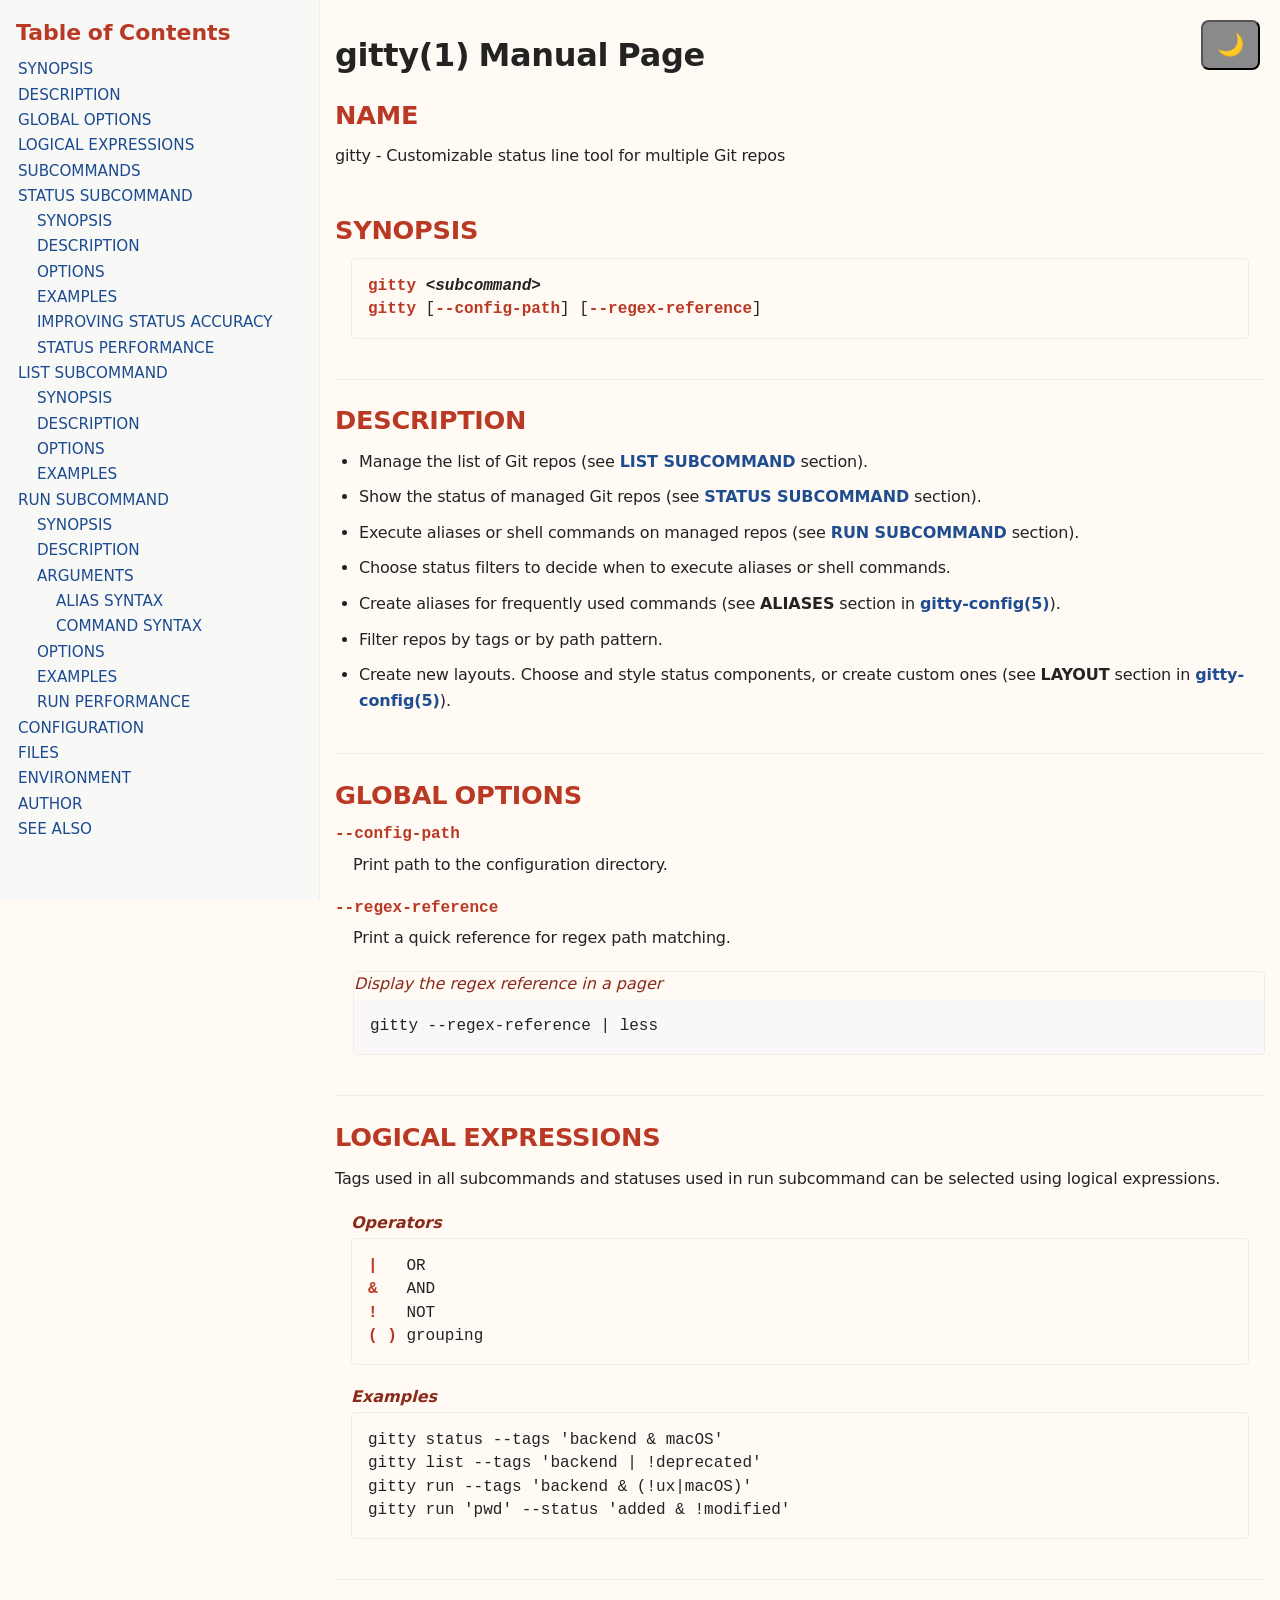
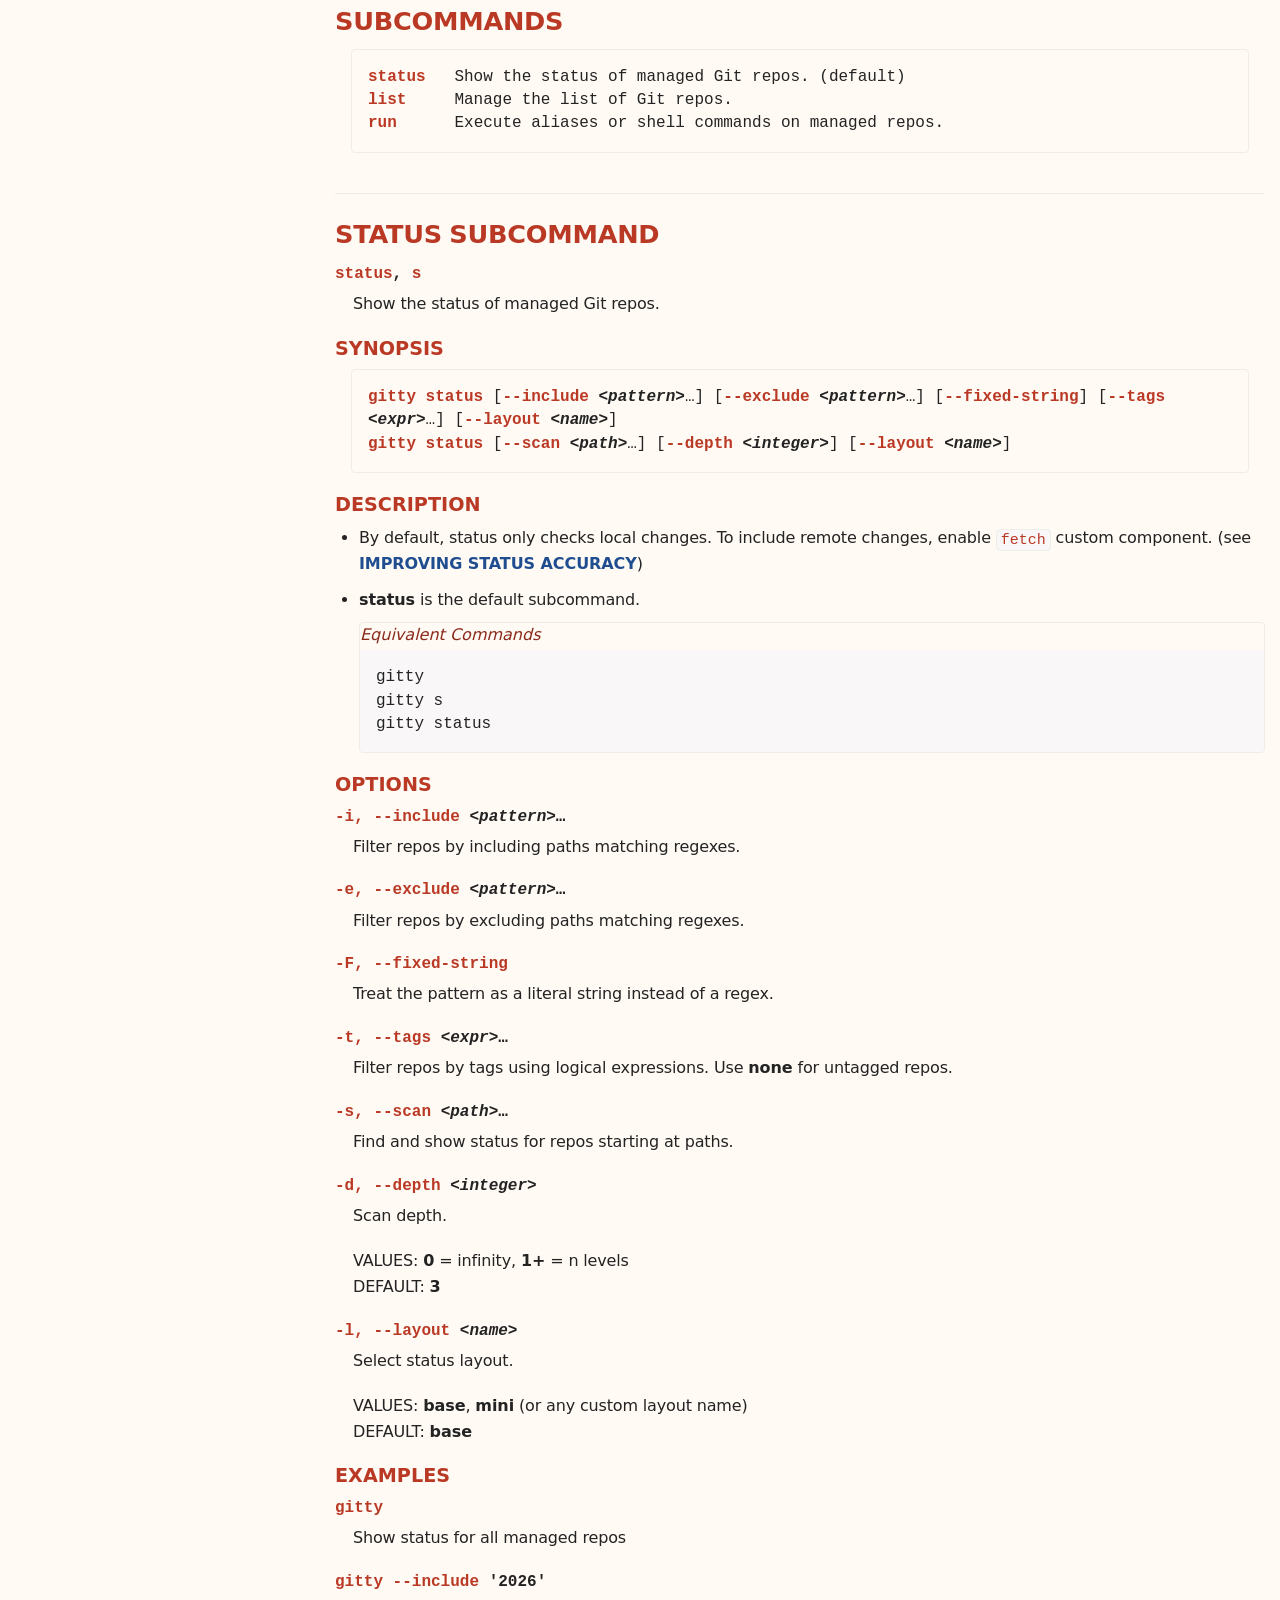
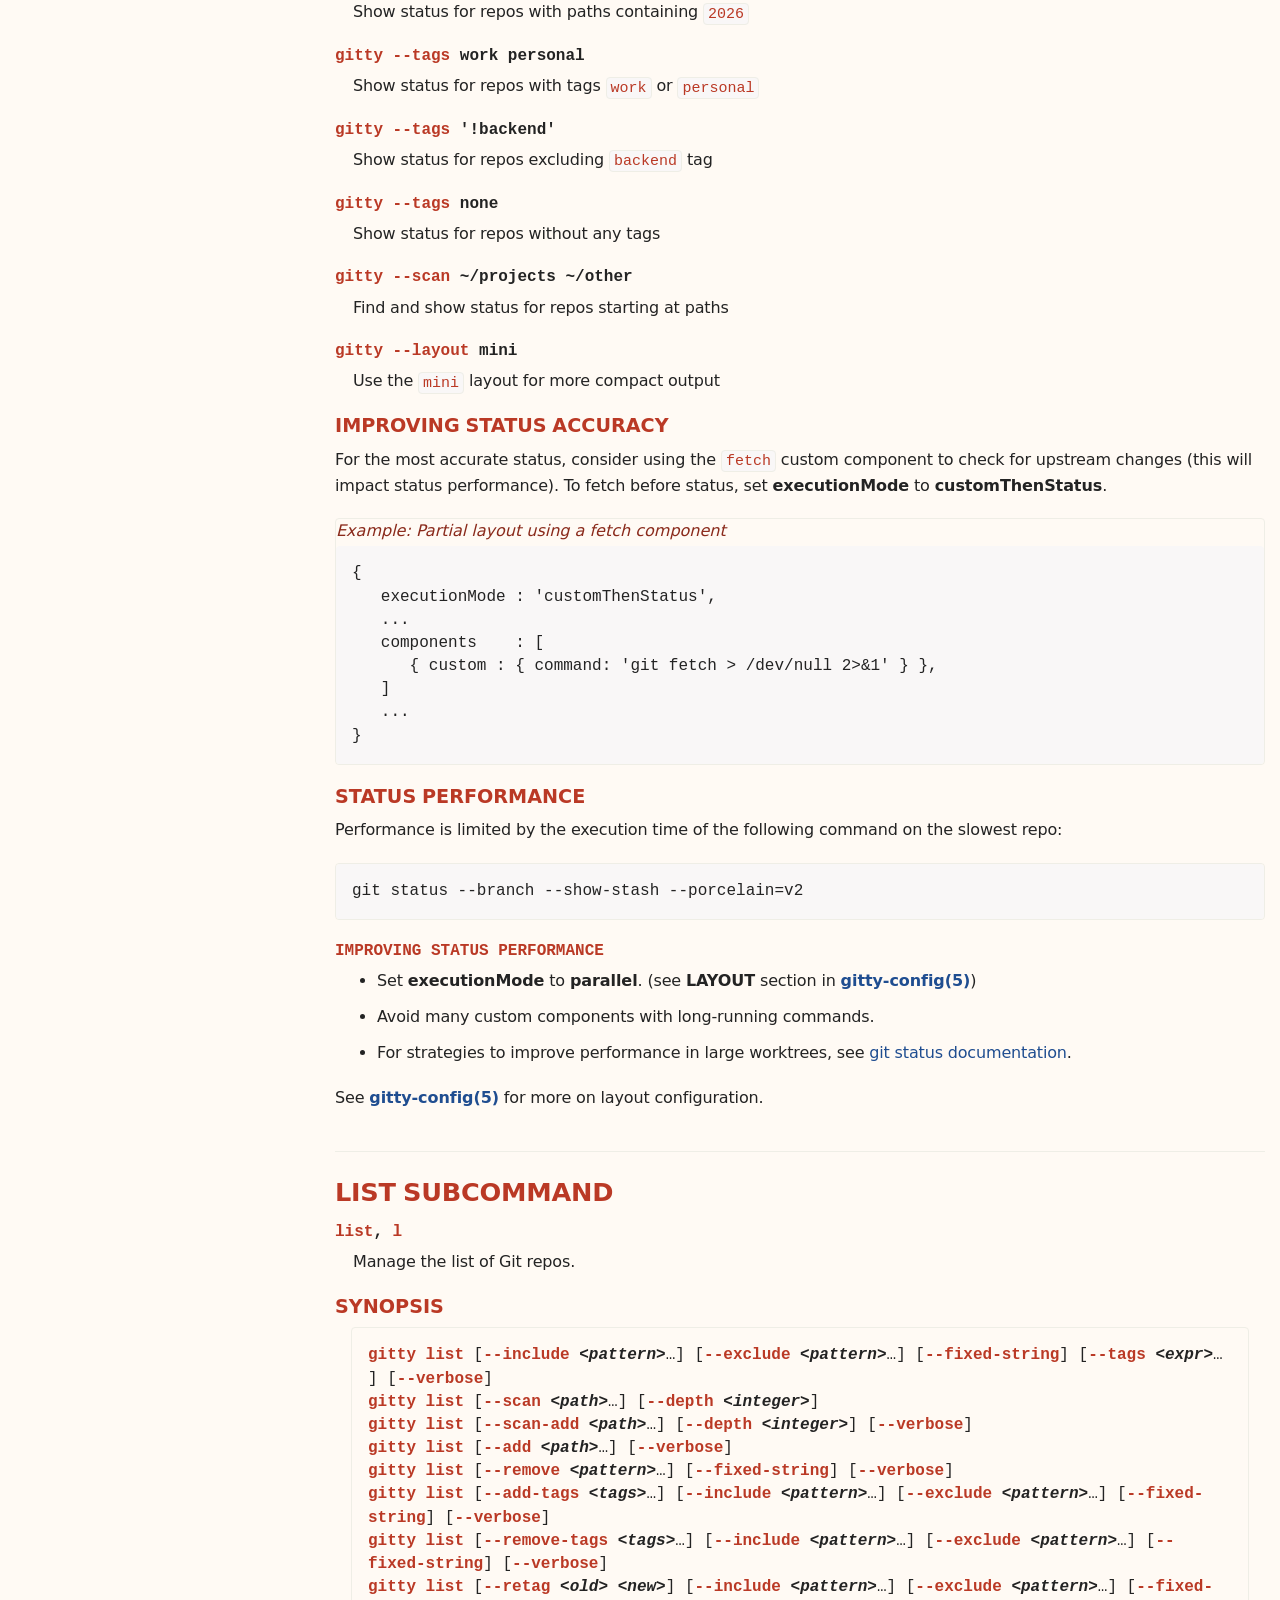
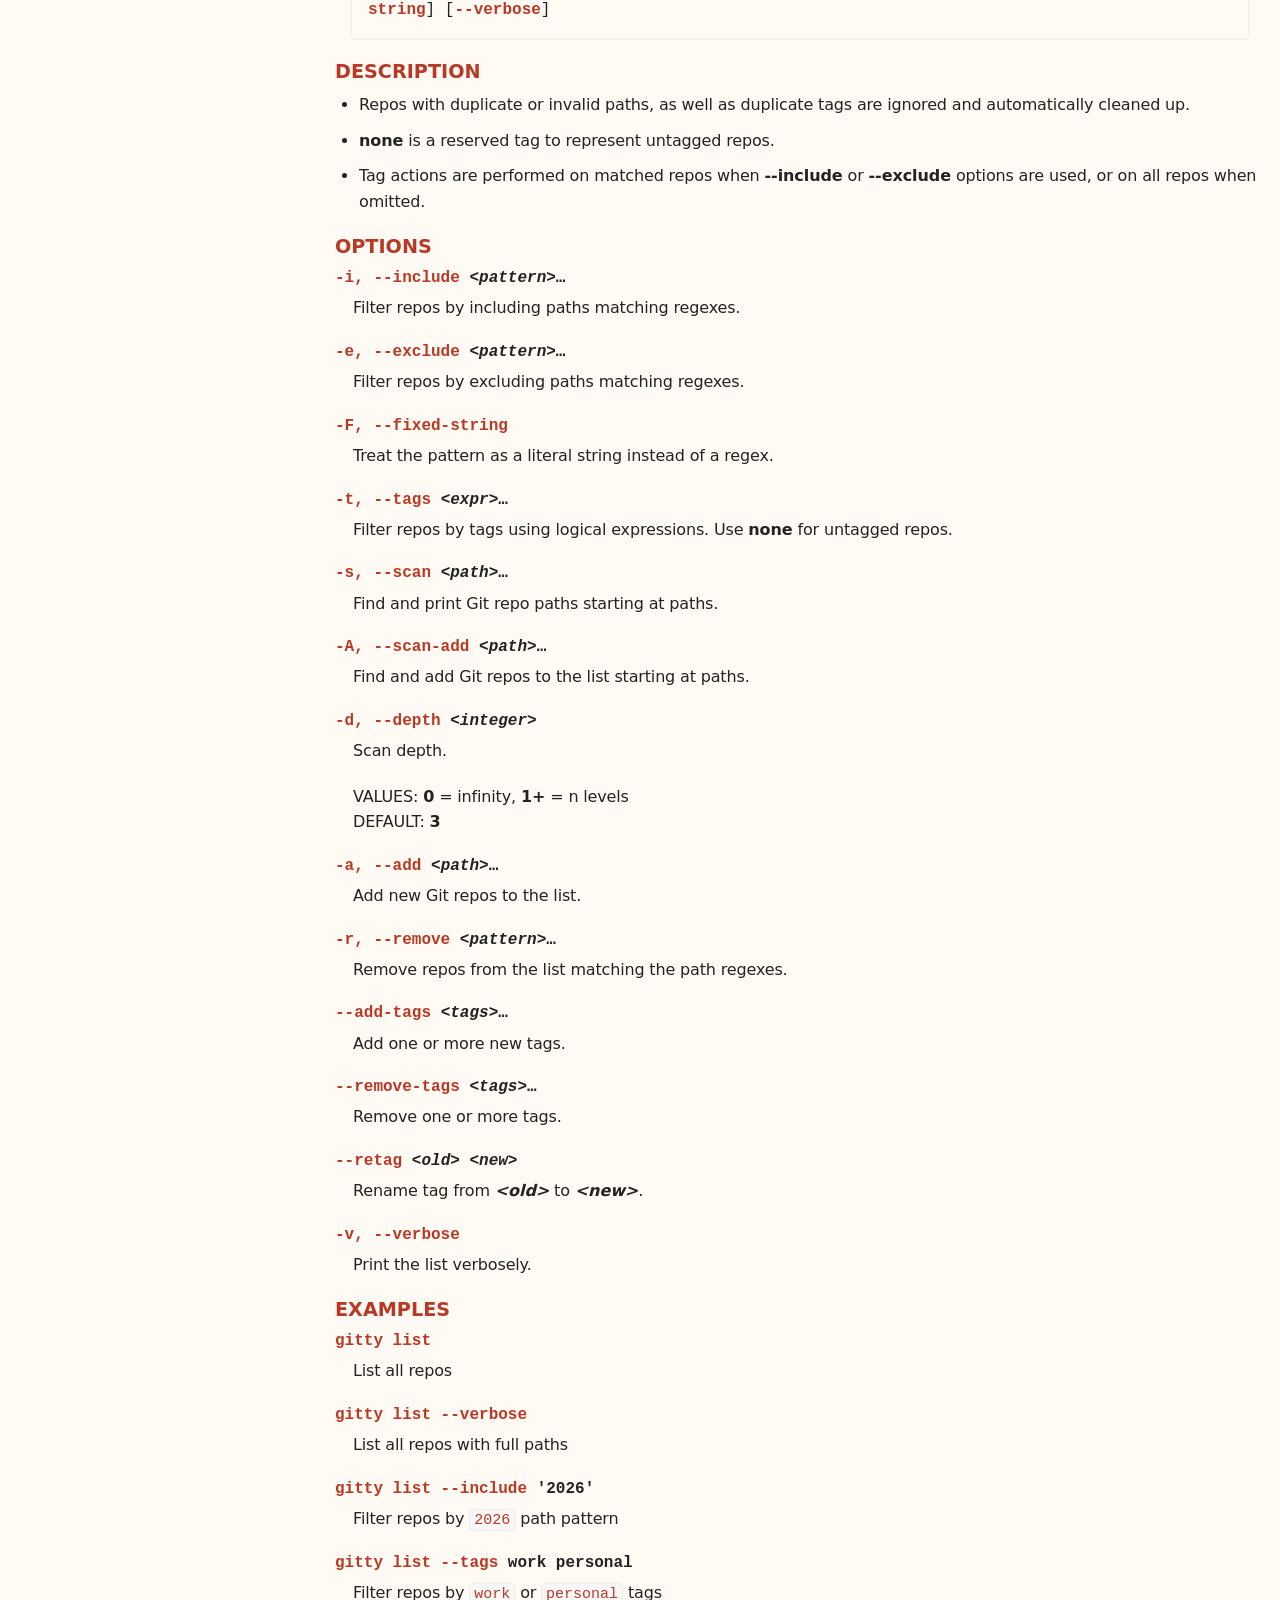
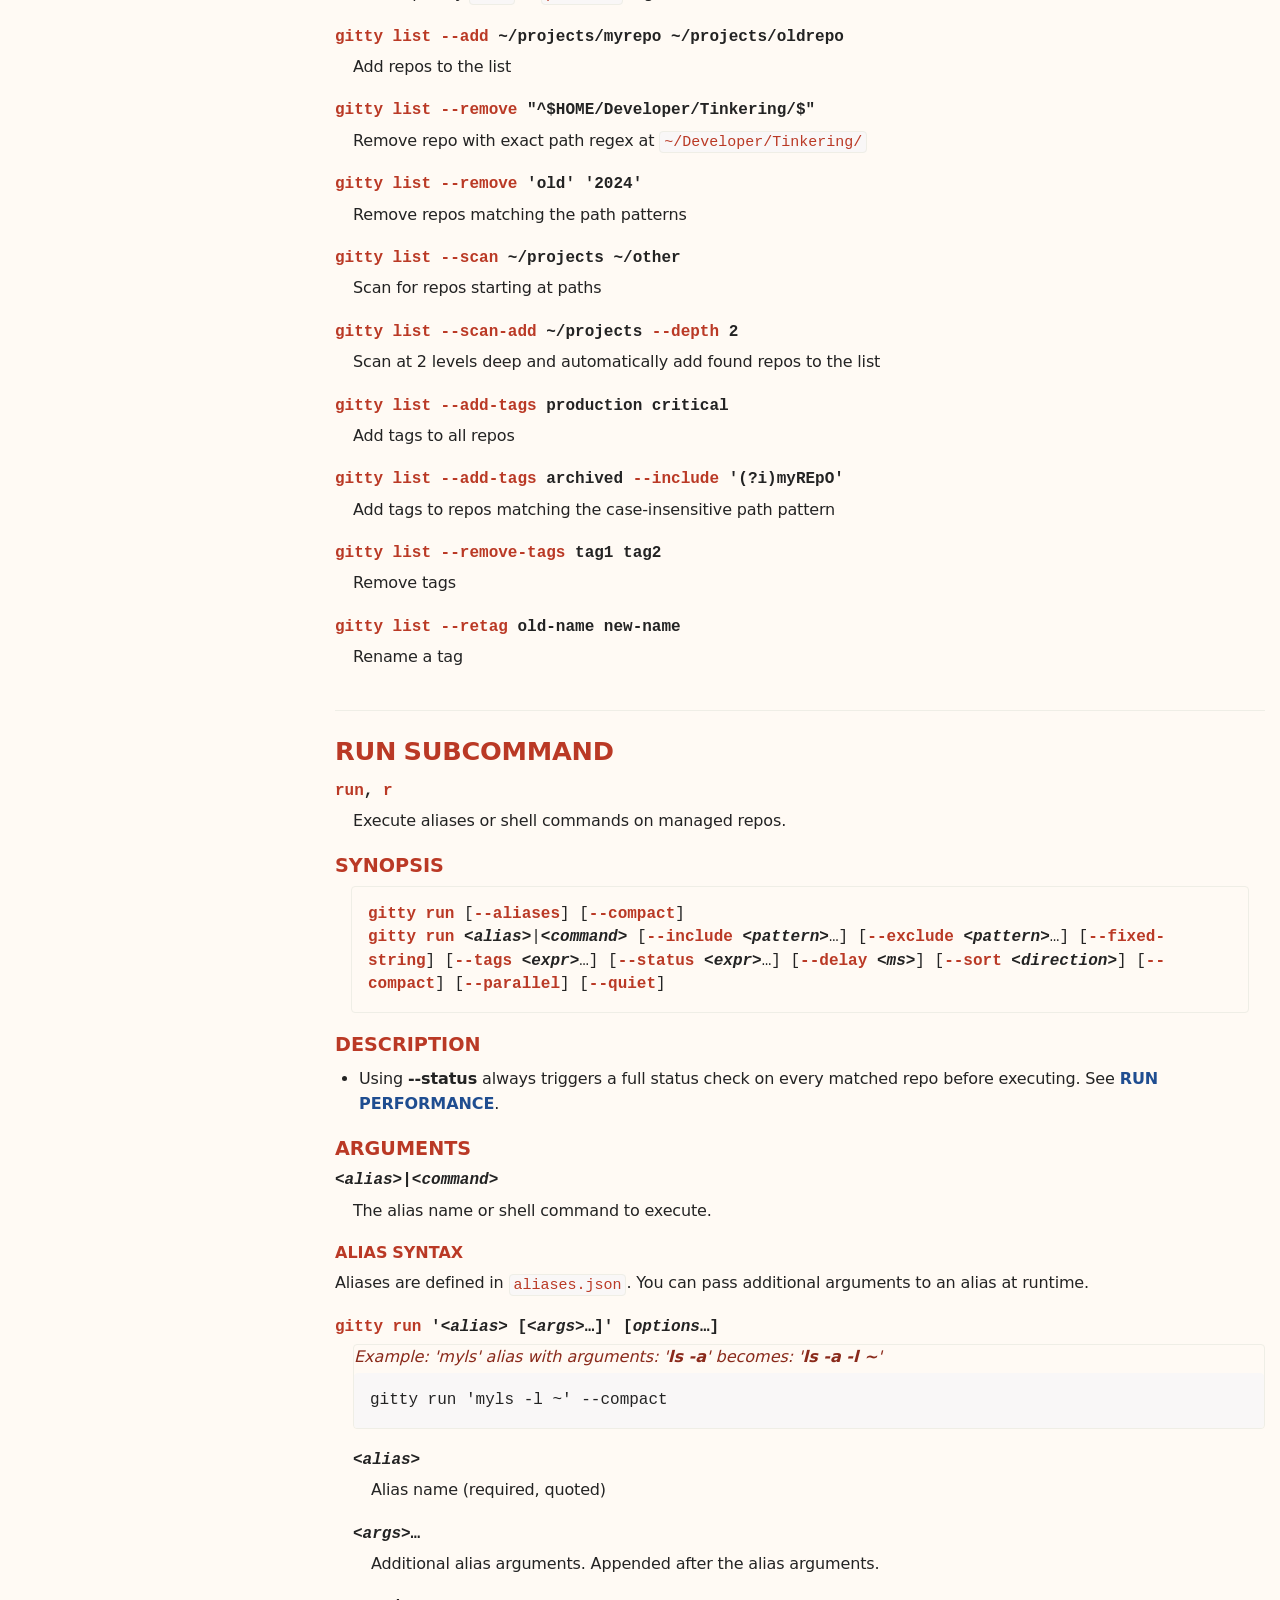
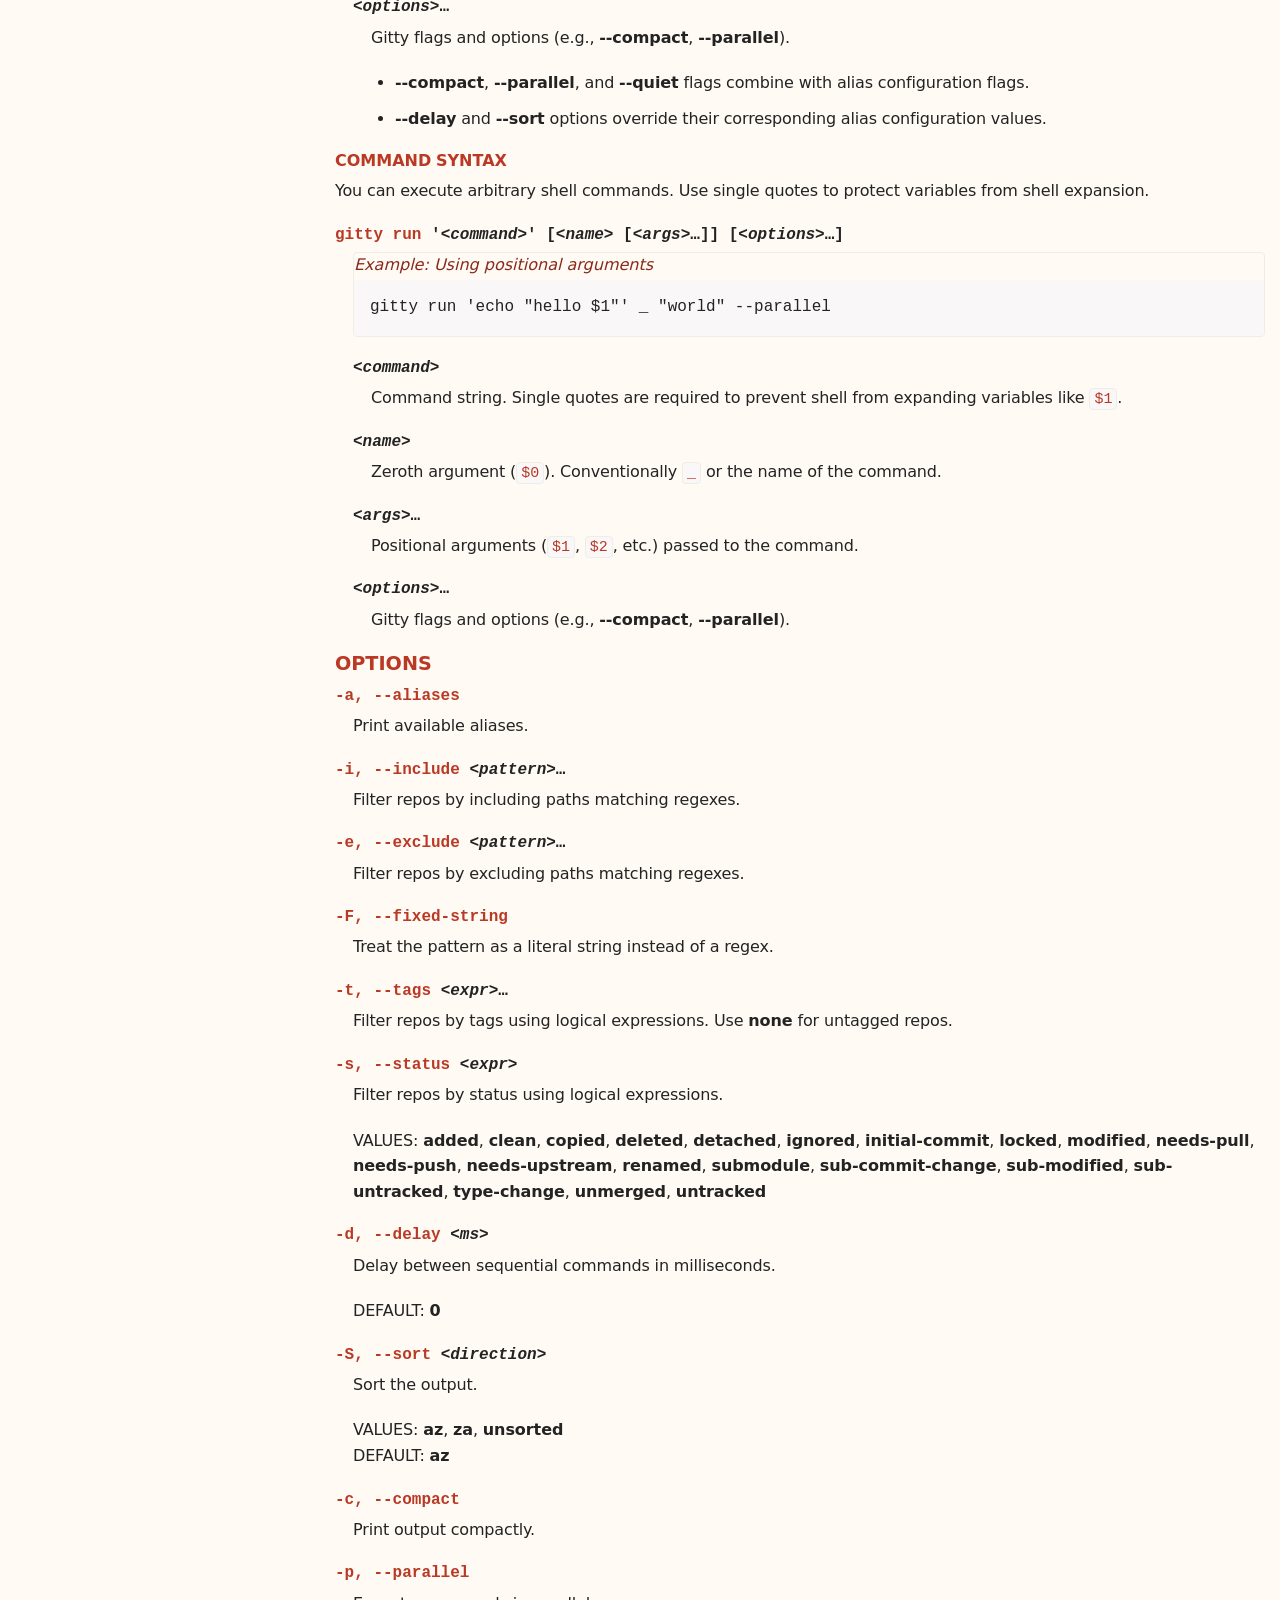
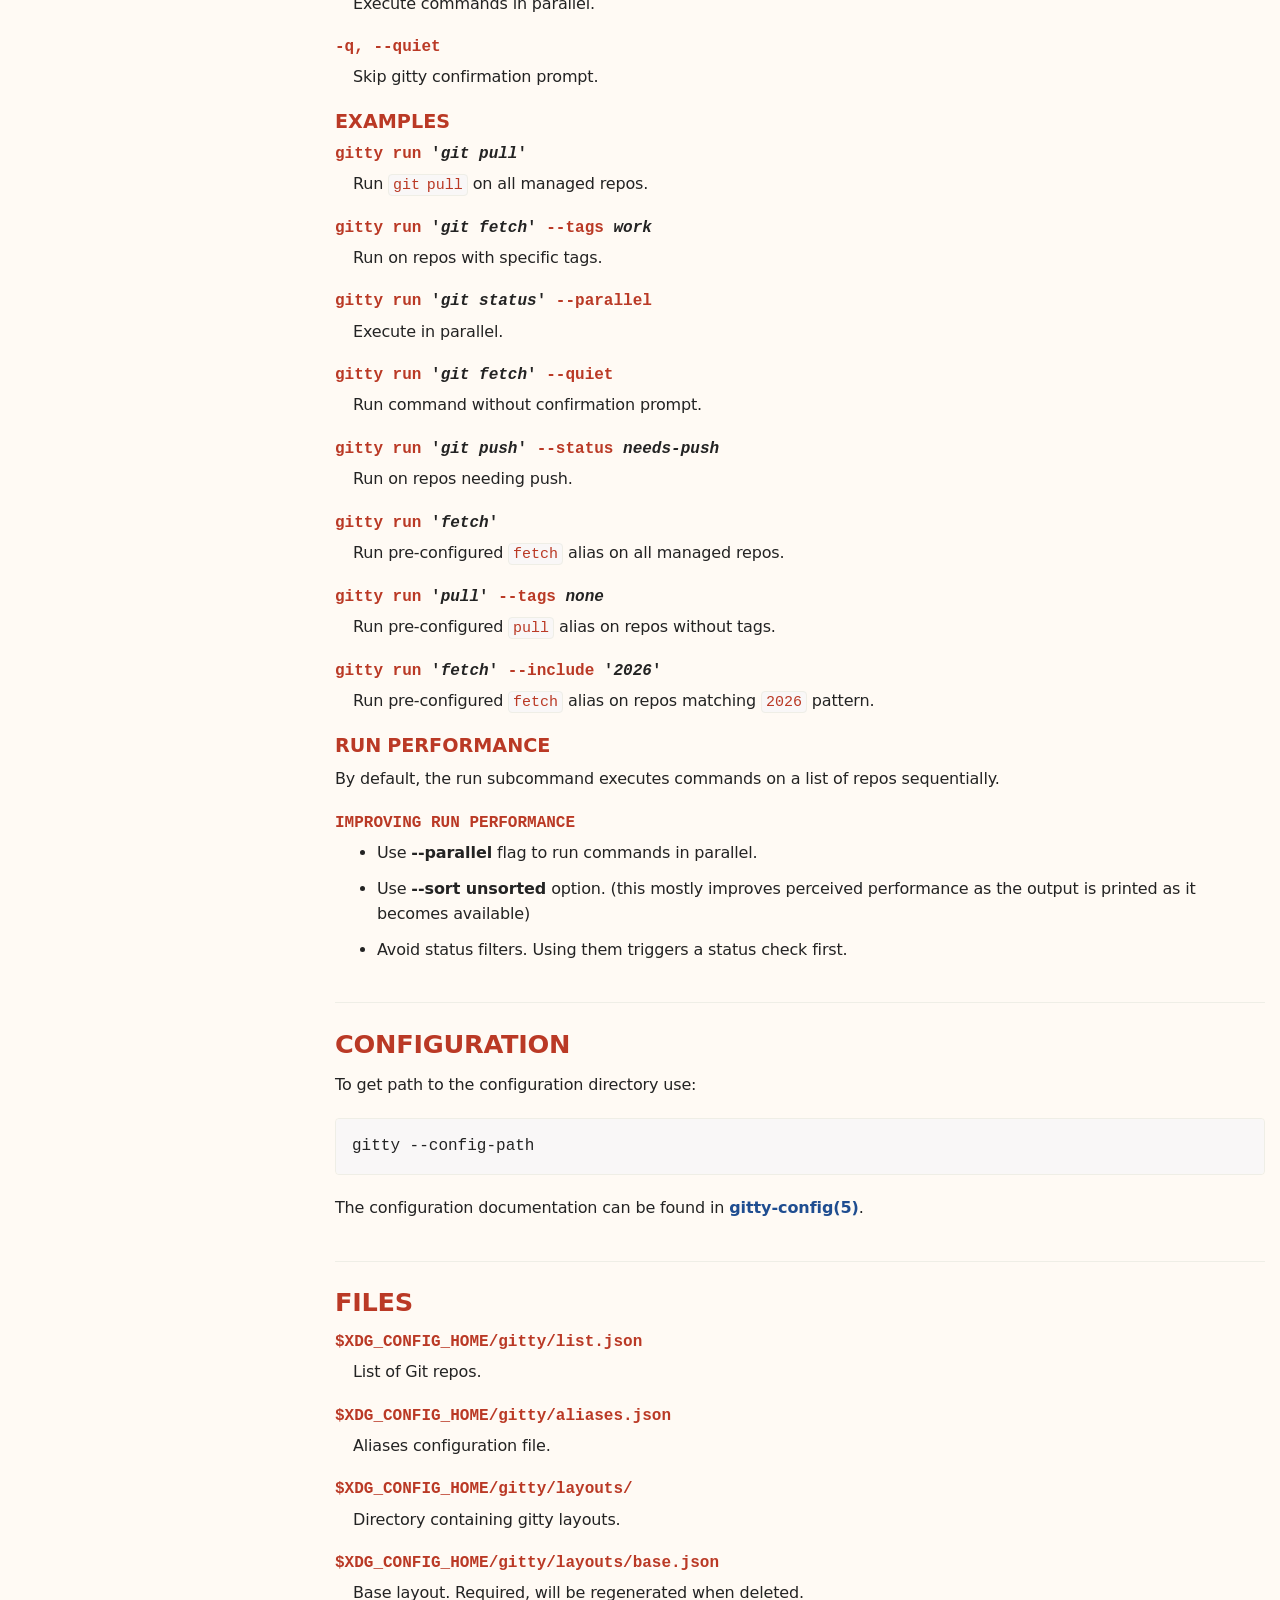
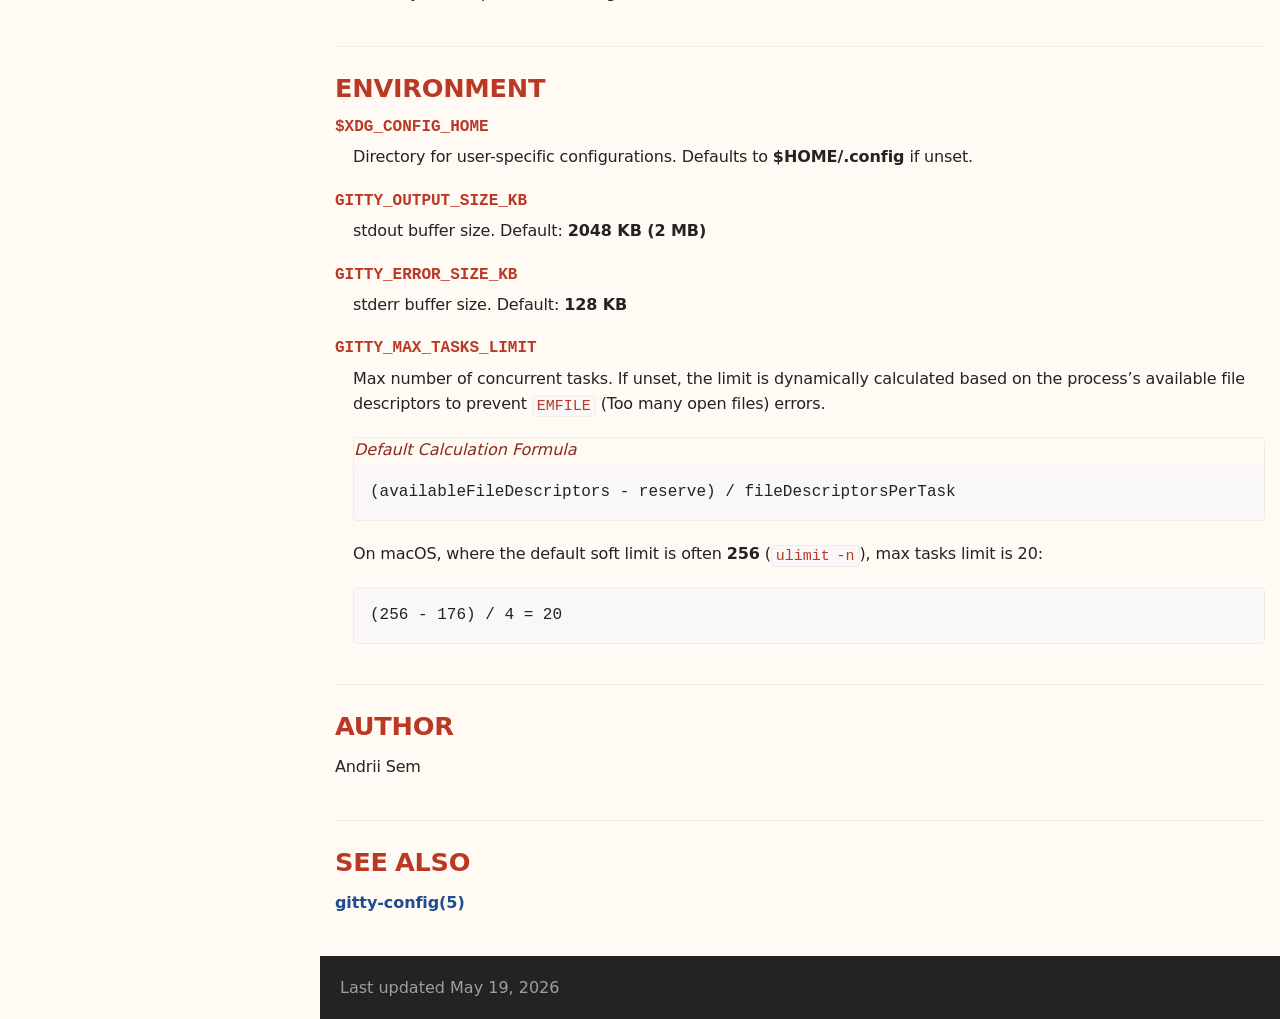
==== docs/index.html @ 5887e920 "initial commit" ====
<!DOCTYPE html>
<html lang="en">

<head>
    <meta charset="UTF-8">
    <meta http-equiv="refresh" content="0; url=web/gitty.html">
    <meta name="viewport" content="width=device-width, initial-scale=1.0">
    <title>gitty</title>
    <script src="./web/toggle.js"></script>
    <link rel="stylesheet" href="./web/gitty-style.css">
</head>

<body class="manpage">
    <div id="header">
        <h1>gitty Manuals</h1>
    </div>
    <div id="content">
        <h3>
            · <a href="./web/gitty.html"><strong>gitty(1)</strong></a>
            <br>
            · <a href="./web/gitty-config.html"><strong>gitty-config(5)</strong></a>
        </h3>
    </div>
</body>

</html>
---- docs/web/gitty-style.css ----
:root {
  --code-font: ui-monospace, Courier, monospace;
  --text-font: ui-sans-serif, system-ui, Helvetica, sans-serif;
}

:root {
  --bg-color: #fffaf4;
  --primary-color: #232323;
  --secondary-color: #9f9f9f;
  --accent-color: #ba3925;
  --border-color: #efeee6;
  --blocks-title-color: #8A2A1B;
  --blocks-bg: #f9f7f7;
  --footer-bg: #232323;
  --theme-toggle-bg: #8a8a8a;
  --link-color: #1f4d90;
  --link-hover: #4270b3;
  --toc-fg: #1d4b8f;
  --toc-hover: #3064b0;
  --toc-bg: #f8f8f7;
}

:root[data-theme="dark"] {
  --primary-color: #FFE7D1;
  --secondary-color: #a1a1aa;
  --bg-color: #2a2a2a;
  --accent-color: #E65557;
  --border-color: #3f3f46;
  --blocks-title-color: #EF9C9D;
  --blocks-bg: #323232;
  --footer-bg: #181818;
  --theme-toggle-bg: #494949;
  --link-color: #7AB2F6;
  --link-hover: #93c5fd;
  --toc-fg: #bad3f1;
  --toc-hover: #93c5fd;
  --toc-bg: #323232;
}
html{font-family:var(--text-font);-webkit-text-size-adjust:100%}
a{background:none}
a:focus{outline:thin dotted}
a:active,a:hover{outline:0}
h1{font-size:2em;margin:.67em 0}
strong{font-weight:bold}
code,pre{font-family:var(--code-font);font-size:1em}
pre{white-space:pre-wrap}
input{font-family:inherit;font-size:100%;margin:0}
input{line-height:normal}
input::-moz-focus-inner{border:0;padding:0}
*,::before,::after{box-sizing:border-box}
html,body{font-size:100%}
body{background:var(--bg-color);color:var(--primary-color);padding:0;margin:0;line-height:1;position:relative;cursor:auto;-moz-tab-size:4;-o-tab-size:4;tab-size:4;word-wrap:anywhere;-moz-osx-font-smoothing:grayscale;-webkit-font-smoothing:antialiased}
a:hover{cursor:pointer}
.listingblock>.title,.paragraph>.title,.verseblock>.title,.dlist>.title,.ulist>.title{line-height:1.45;color:var(--blocks-title-color);font-weight:400;margin-top:0;margin-bottom:.25em}
div,dl,dt,dd,ul,li,h1,h2,h3,#toctitle,h4,pre,p{margin:0;padding:0}
a{color:var(--link-color);text-decoration:none;line-height:inherit}
a:hover,a:focus{color:var(--link-hover)}
p{line-height:1.6;margin-bottom:1.25em;text-rendering:optimizeLegibility}
h1,h2,h3,#toctitle,h4{font-weight:700;font-style:normal;color:var(--accent-color);text-rendering:optimizeLegibility;margin-top:1em;margin-bottom:.5em;line-height:1.0125em}
h3,#toctitle{font-size:1.375em}
em{font-style:italic;line-height:inherit}
strong{font-weight:bold;line-height:inherit}
code{font-weight:400;color:var(--accent-color)}
ul,dl{line-height:1.6;margin-bottom:1.25em;list-style-position:outside;font-family:inherit}
ul{margin-left:1.5em}
ul li ul{margin-left:1.25em;margin-bottom:0}
dl dt{margin-bottom:.3125em;font-weight:bold}
dl dd{margin-bottom:1.25em}
@media screen and (min-width:768px){h1,h2,h3,#toctitle,h4{line-height:1.2}
h1{font-size:2.00em}
h2{font-size:1.6em}
h3,#toctitle{font-size:1.2em}
h4{font-size:1em}}
h1,h2,h3,#toctitle,h4{line-height:1.2;word-spacing:-.05em}
h1 strong,h2 strong,h3 strong,#toctitle strong,h4 strong{font-weight:400}
:not(pre):not([class^=L])>code{font-size:.9375em;font-style:normal!important;letter-spacing:0;padding:.1em .5ex;word-spacing:-.15em;background:var(--blocks-bg);border-radius:4px;line-height:1.45;text-rendering:optimizeSpeed}
pre{color:var(--primary-color);line-height:1.45;text-rendering:optimizeSpeed}
pre code,pre pre{color:inherit;font-size:inherit;line-height:inherit}
em em{font-style:normal}
strong strong{font-weight:400}
p a>code:hover{color:var(--primary-color)}
#header,#content,#footer{width:100%;margin:0 auto;max-width:62.5em;position:relative;padding-left:.9375em;padding-right:.9375em}
#header::before,#header::after,#content::before,#content::after,#footer::before,#footer::after{content:" ";display:table}
#header::after,#content::after,#footer::after{clear:both}
#content{margin-top:1.25em}
#content::before{content:none}
#header>h1:first-child{color:var(--primary-color);margin-top:2.25rem;margin-bottom:0}
#header>h1:first-child+#toc{margin-top:8px;border-top:1px solid var(--border-color)}
#header>h1:only-child{border-bottom:1px solid var(--border-color);padding-bottom:8px}
#header .details{border-bottom:1px solid var(--border-color);line-height:1.45;padding-top:.25em;padding-bottom:.25em;padding-left:.25em;color:var(--secondary-color);display:flex;flex-flow:row wrap}
#header .details br{display:none}
#content>h1:first-child:not([class]){color:var(--accent-color);border-bottom:1px solid var(--border-color);padding-bottom:8px;margin-top:0;padding-top:1rem;margin-bottom:1.25rem}
#toc{border-bottom:1px solid var(--border-color);padding-bottom:.5em}
#toc>ul{margin-left:.125em}
#toc ul{list-style-type:none}
#toc li{line-height:1.3334;margin-top:.3334em}
#toc a{text-decoration:none}
#toc a:active{text-decoration:underline}
@media screen and (min-width:768px){#toctitle{font-size:1.375em}
body.toc2{padding-left:15em;padding-right:0}
body.toc2 #header>h1:nth-last-child(2){border-bottom:1px solid var(--border-color);padding-bottom:8px}
#toc.toc2{margin-top:0!important;background:var(--toc-bg);position:fixed;width:15em;left:0;top:0;border-right:1px solid var(--border-color);border-top-width:0!important;border-bottom-width:0!important;z-index:1000;padding:1.25em 1em;height:100%;overflow:auto}
#toc.toc2 #toctitle{margin-top:0;margin-bottom:.8rem;font-size:1.2em}
#toc.toc2>ul{font-size:.9em;margin-bottom:0}
#toc.toc2 ul ul{margin-left:0;padding-left:1em}}
@media screen and (min-width:1280px){body.toc2{padding-left:20em;padding-right:0}
#toc.toc2{width:20em}
#toc.toc2 #toctitle{font-size:1.375em}
#toc.toc2>ul{font-size:.95em}
#toc.toc2 ul ul{padding-left:1.25em}}
#content #toc{border:1px solid var(--border-color);margin-bottom:1.25em;padding:1.25em;background:var(--toc-bg);border-radius:4px}
#content #toc>:first-child{margin-top:0}
#content #toc>:last-child{margin-bottom:0}
#toc a{color:var(--toc-fg)}
#toc a:hover{color:var(--toc-hover)}
#footer{max-width:none;background:var(--footer-bg);padding:1.25em}
#footer-text{color:var(--secondary-color);line-height:1.44}
#content{margin-bottom:.625em}
.sect1{padding-bottom:.625em}
@media screen and (min-width:768px){#content{margin-bottom:1.25em}
.sect1{padding-bottom:1.25em}}
.sect1:last-child{padding-bottom:0}
.sect1+.sect1{border-top:1px solid var(--border-color)}
#content h1>a.anchor,h2>a.anchor,h3>a.anchor,#toctitle>a.anchor,h4>a.anchor{position:absolute;z-index:1001;width:1.5ex;margin-left:-1.5ex;display:block;text-decoration:none!important;visibility:hidden;text-align:center;font-weight:400}
#content h1>a.anchor::before,h2>a.anchor::before,h3>a.anchor::before,#toctitle>a.anchor::before,h4>a.anchor::before{content:"\00A7";font-size:.85em;display:block;padding-top:.1em}
#content h1:hover>a.anchor,#content h1>a.anchor:hover,h2:hover>a.anchor,h2>a.anchor:hover,h3:hover>a.anchor,#toctitle:hover>a.anchor,h3>a.anchor:hover,#toctitle>a.anchor:hover,h4:hover>a.anchor,h4>a.anchor:hover{visibility:visible}
#content h1>a.link,h2>a.link,h3>a.link,#toctitle>a.link,h4>a.link{color:var(--accent-color);text-decoration:none}
#content h1>a.link:hover,h2>a.link:hover,h3>a.link:hover,#toctitle>a.link:hover,h4>a.link:hover{color:var(--link-hover)}
details,.listingblock{margin-bottom:1.25em}
details{margin-left:1.25rem}
.listingblock>.title,.paragraph>.title,.verseblock>.title,.dlist>.title,.ulist>.title{text-rendering:optimizeLegibility;text-align:left;font-size:1rem;font-style:italic}
.listingblock>.content>pre{border-radius:4px;overflow-x:auto;padding:1em;font-size:.8125em}
@media screen and (min-width:768px){.listingblock>.content>pre{font-size:.90625em}}
@media screen and (min-width:1280px){.listingblock>.content>pre{font-size:1em}}
.listingblock>.content>pre:not(.highlight),.listingblock>.content>pre[class=highlight]{background:var(--blocks-bg)}
.listingblock>.content{position:relative}
.listingblock pre>code{display:block}
.listingblock code[data-lang]::before{display:none;content:attr(data-lang);position:absolute;font-size:.75em;top:.425rem;right:.5rem;line-height:1;text-transform:uppercase;color:inherit;opacity:.5}
.listingblock:hover code[data-lang]::before{display:block}
.verseblock{margin:0 1em 1.25em}
.verseblock pre{color:var(--primary-color);font-weight:400;text-rendering:optimizeLegibility}
dl dd{margin-left:1.125em}
dl dd:last-child,dl dd:last-child>:last-child{margin-bottom:0}
li p,ul dd,.ulist .ulist{margin-bottom:.625em}
ul.none{list-style-type:none}
li>p:empty:only-child::before{content:"";display:inline-block}
dt{text-rendering:optimizeLegibility}
h1,h2,p{letter-spacing:-.01em}
p strong{letter-spacing:-.005em}
p{margin-bottom:1.25rem}
@page{margin:1.25cm .75cm}
@media print{*{box-shadow:none!important;text-shadow:none!important}
html{font-size:80%}
a{color:inherit!important;text-decoration:underline!important}
pre{page-break-inside:avoid}
p,dt{font-size:1em;orphans:3;widows:3}
h2,h3,#toctitle{page-break-after:avoid}
#header,#content,#footer{max-width:none}
#toc{background:none!important}
#toc{border-bottom:1px var(--border-color)!important;padding-bottom:0!important}
.listingblock code[data-lang]::before{display:block}
#footer{padding:0 .9375em}}
@media amzn-kf8,print{#header>h1:first-child{margin-top:1.25rem}
.sect1{padding:0!important}
.sect1+.sect1{border:0}
#footer{background:none}
#footer-text{color:var(--secondary-color);font-size:.9em}}
@media amzn-kf8{#header,#content,#footer{padding:0}}
/* options font */
dt,div.verseblock pre.content{
   line-height:1.45;
   text-rendering:optimizeSpeed;
   font-family:var(--code-font);
}
/* bold code */
dt strong,dd div.dlist dl dt.hdlist1 strong,div.verseblock pre.content strong{
   color:var(--accent-color);
}
/* italics code */
dt>em,div.verseblock pre.content>em{
   font-weight:700;
}
/* borders */
.listingblock, div.verseblock pre.content, :not(pre):not([class^=L])>code {
   border: solid 1px var(--border-color);
   border-radius: 4px;
}
/* synopsis border */
div.verseblock pre.content {
   padding: 1em;
}
.theme-toggle {
  position: absolute;
  top: 20px;
  right: 20px;
  padding: 10px 14px;
  background: var(--theme-toggle-bg);
  /* border: 1px solid var(--theme-toggle-bg); */
  border-radius: 8px;
  cursor: pointer;
  font-size: 22px;
  z-index: 99999;
}
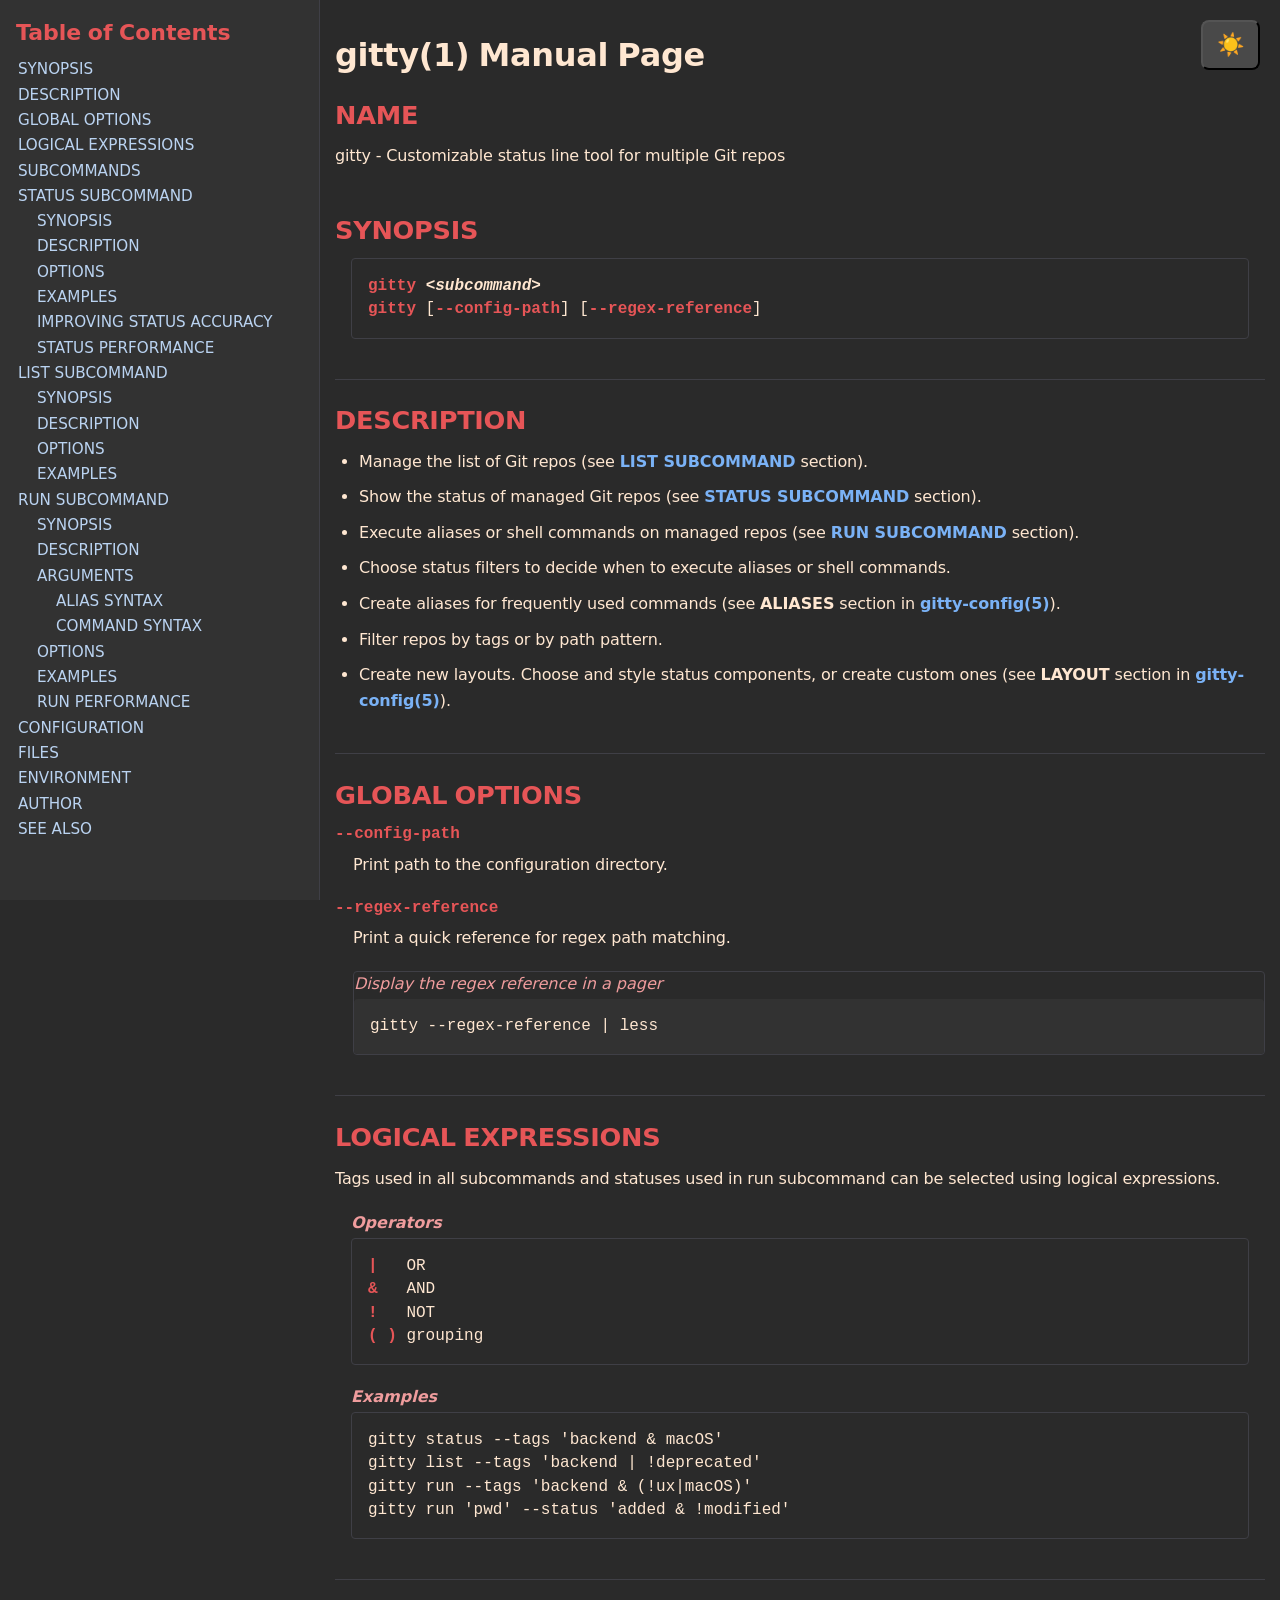
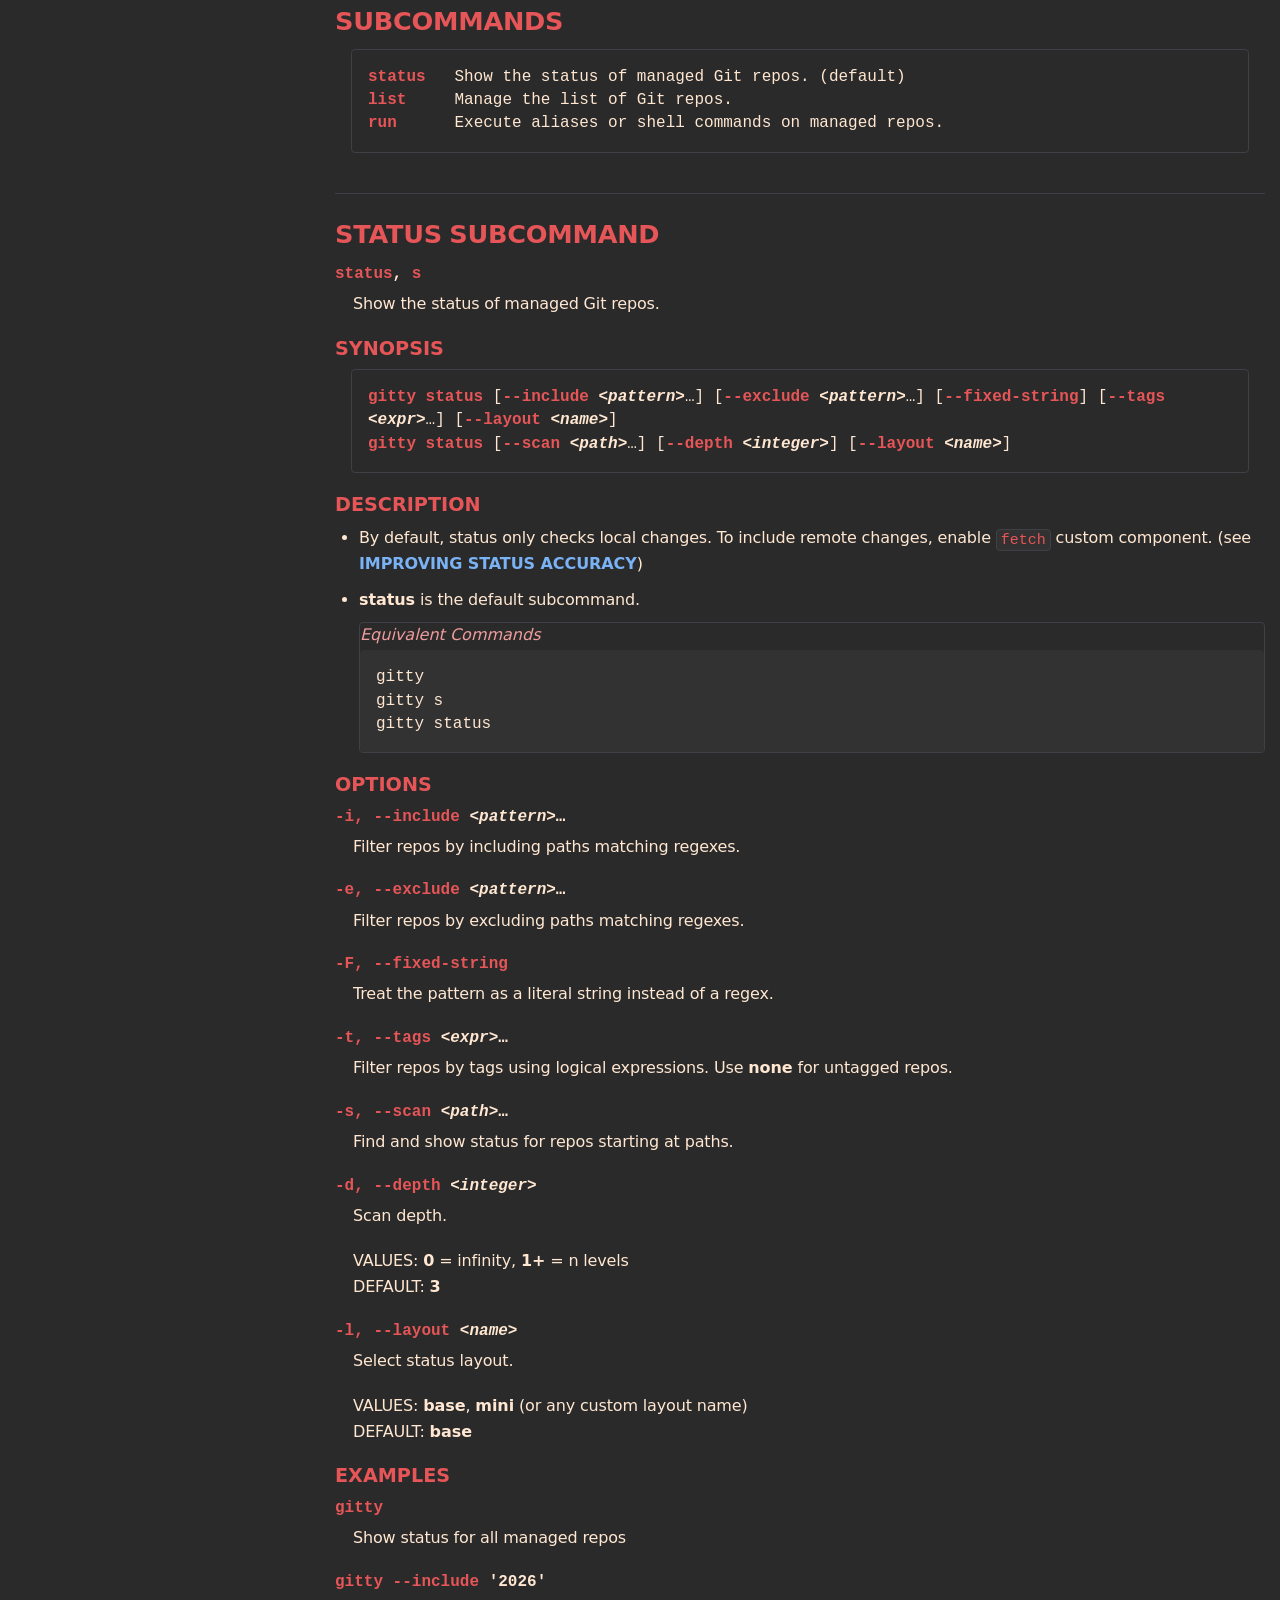
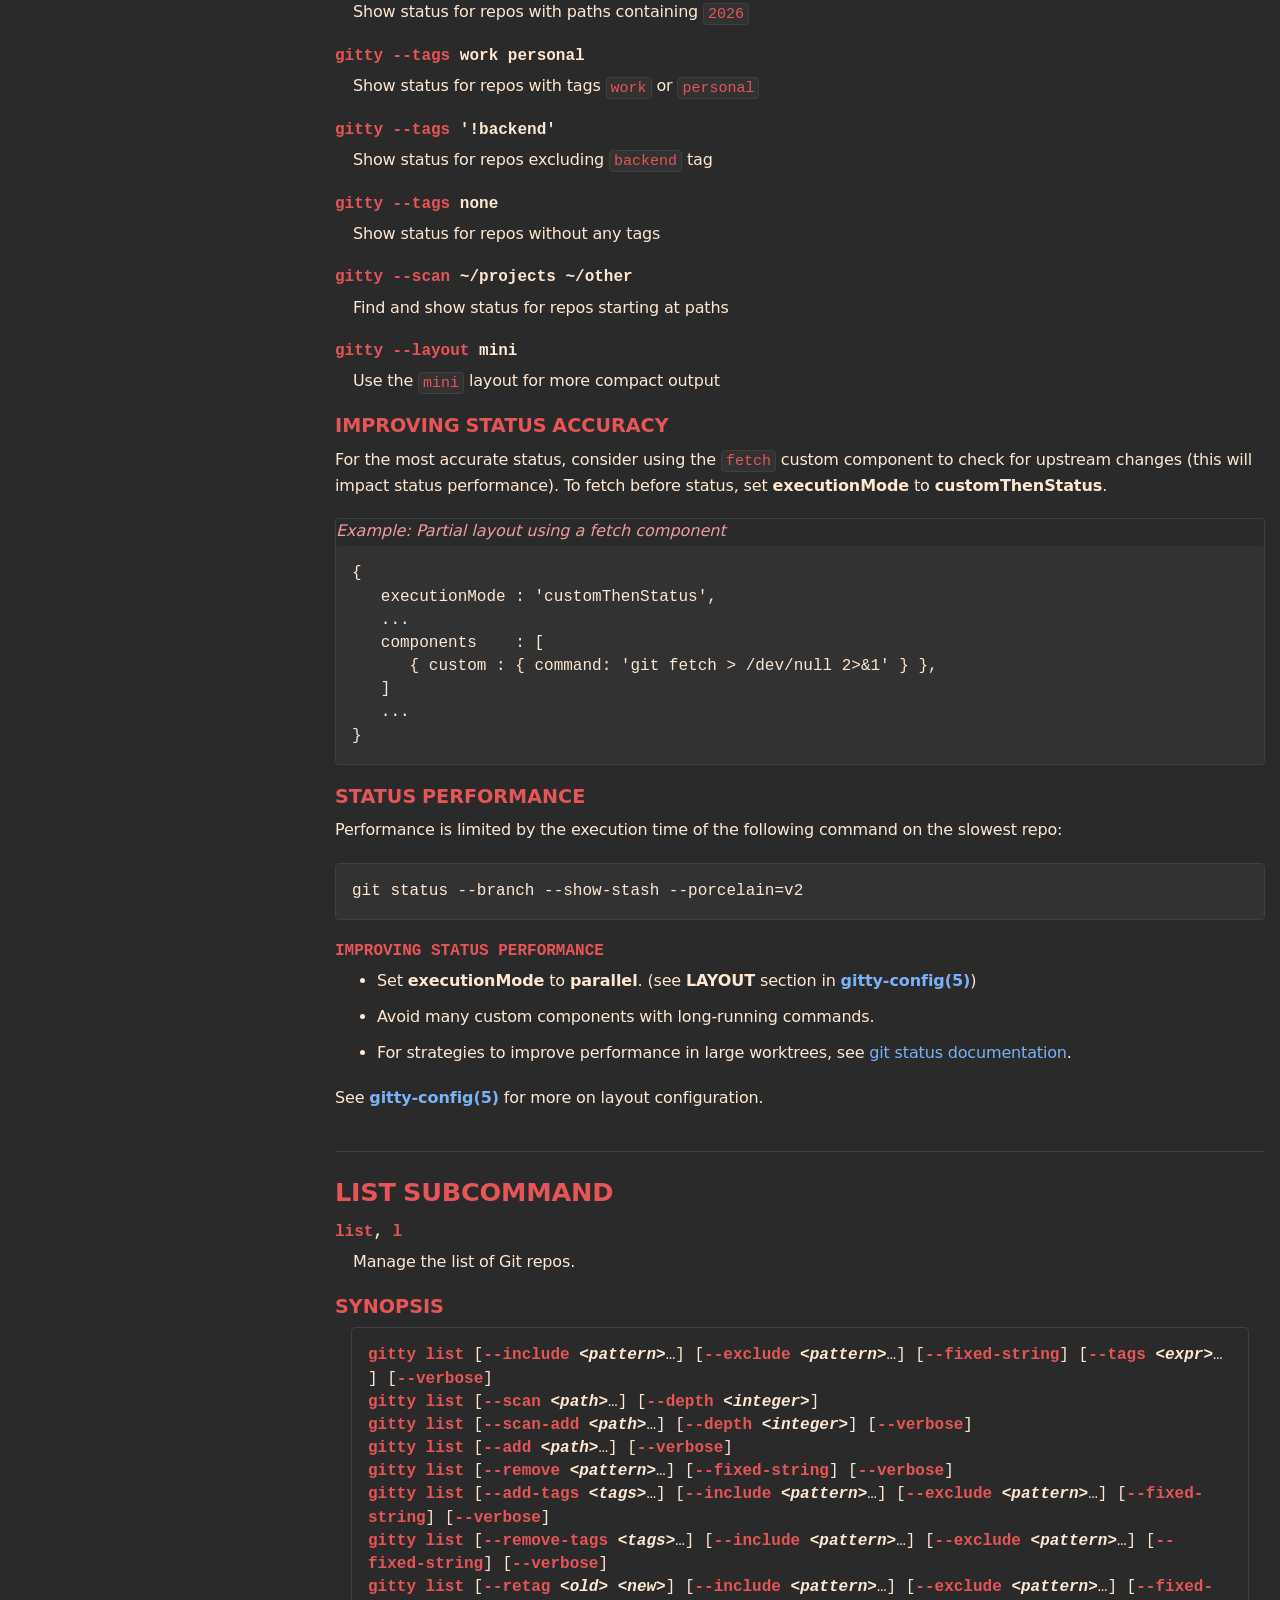
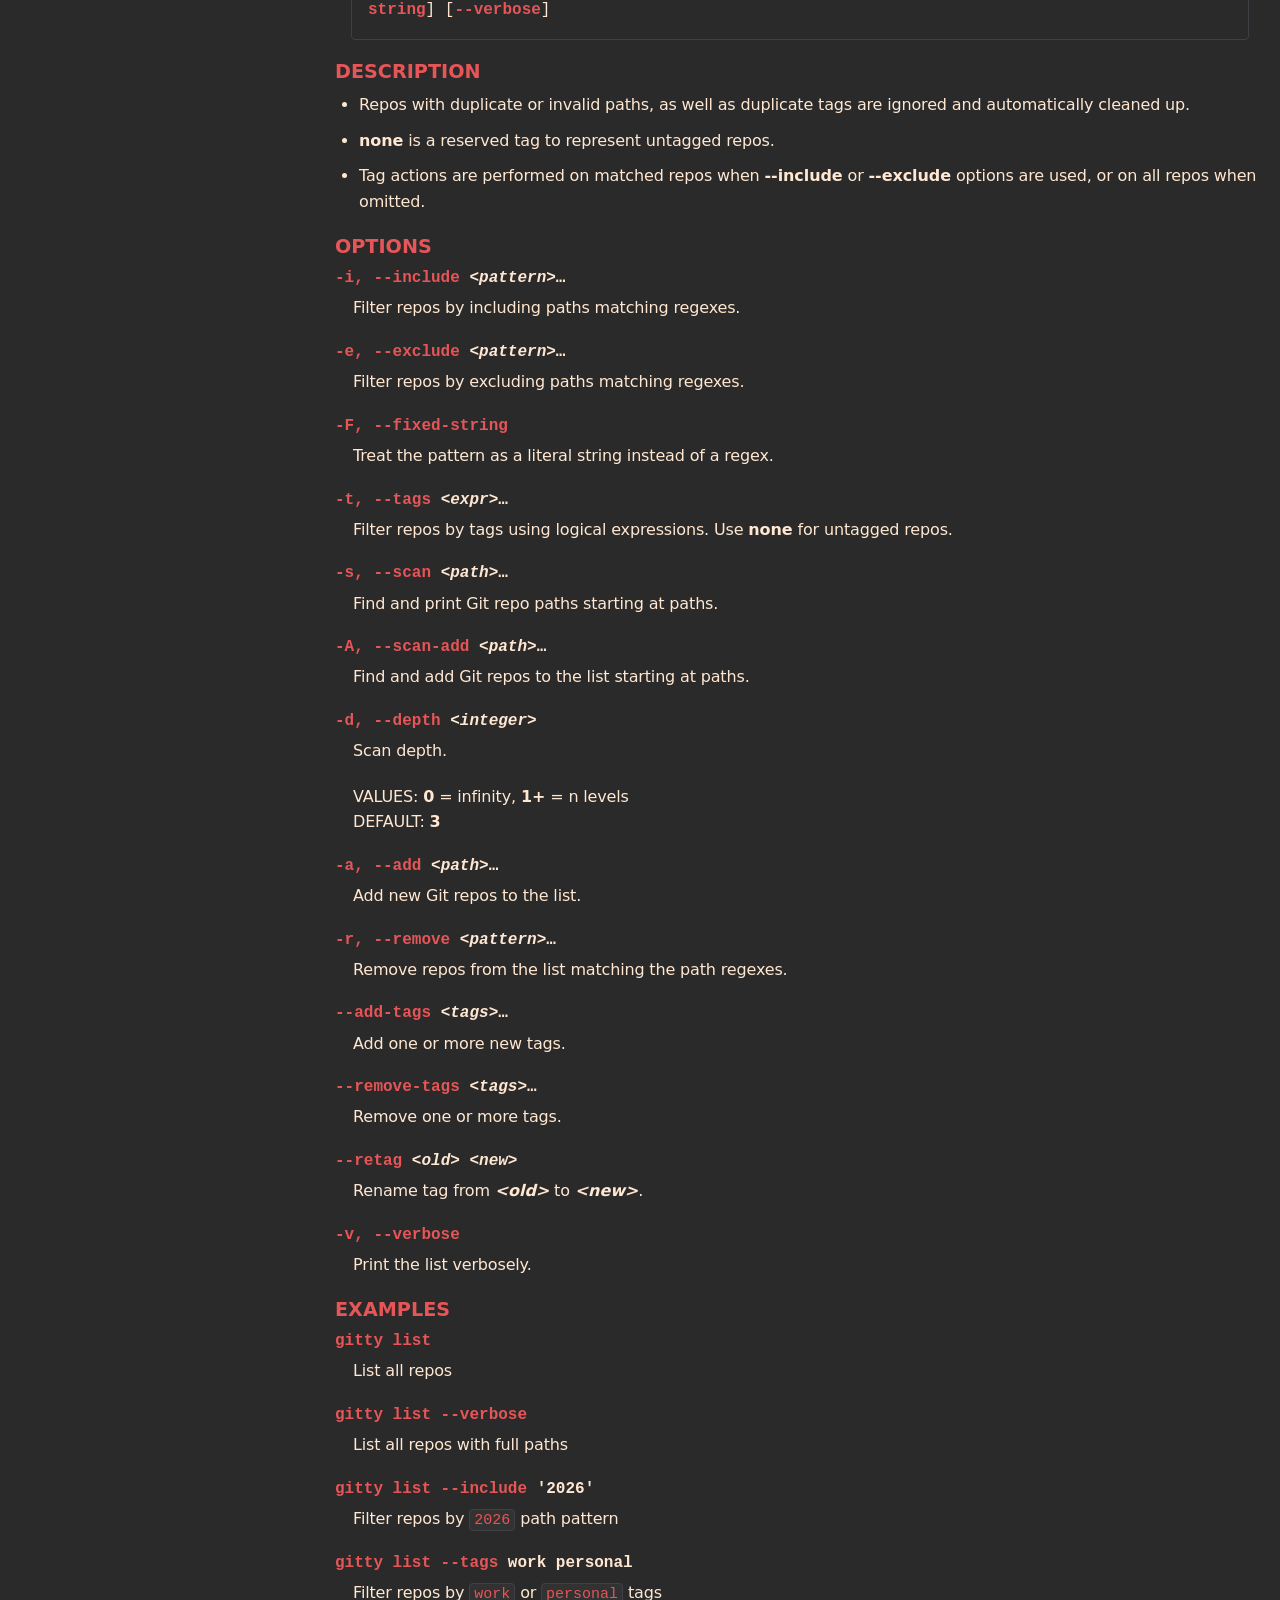
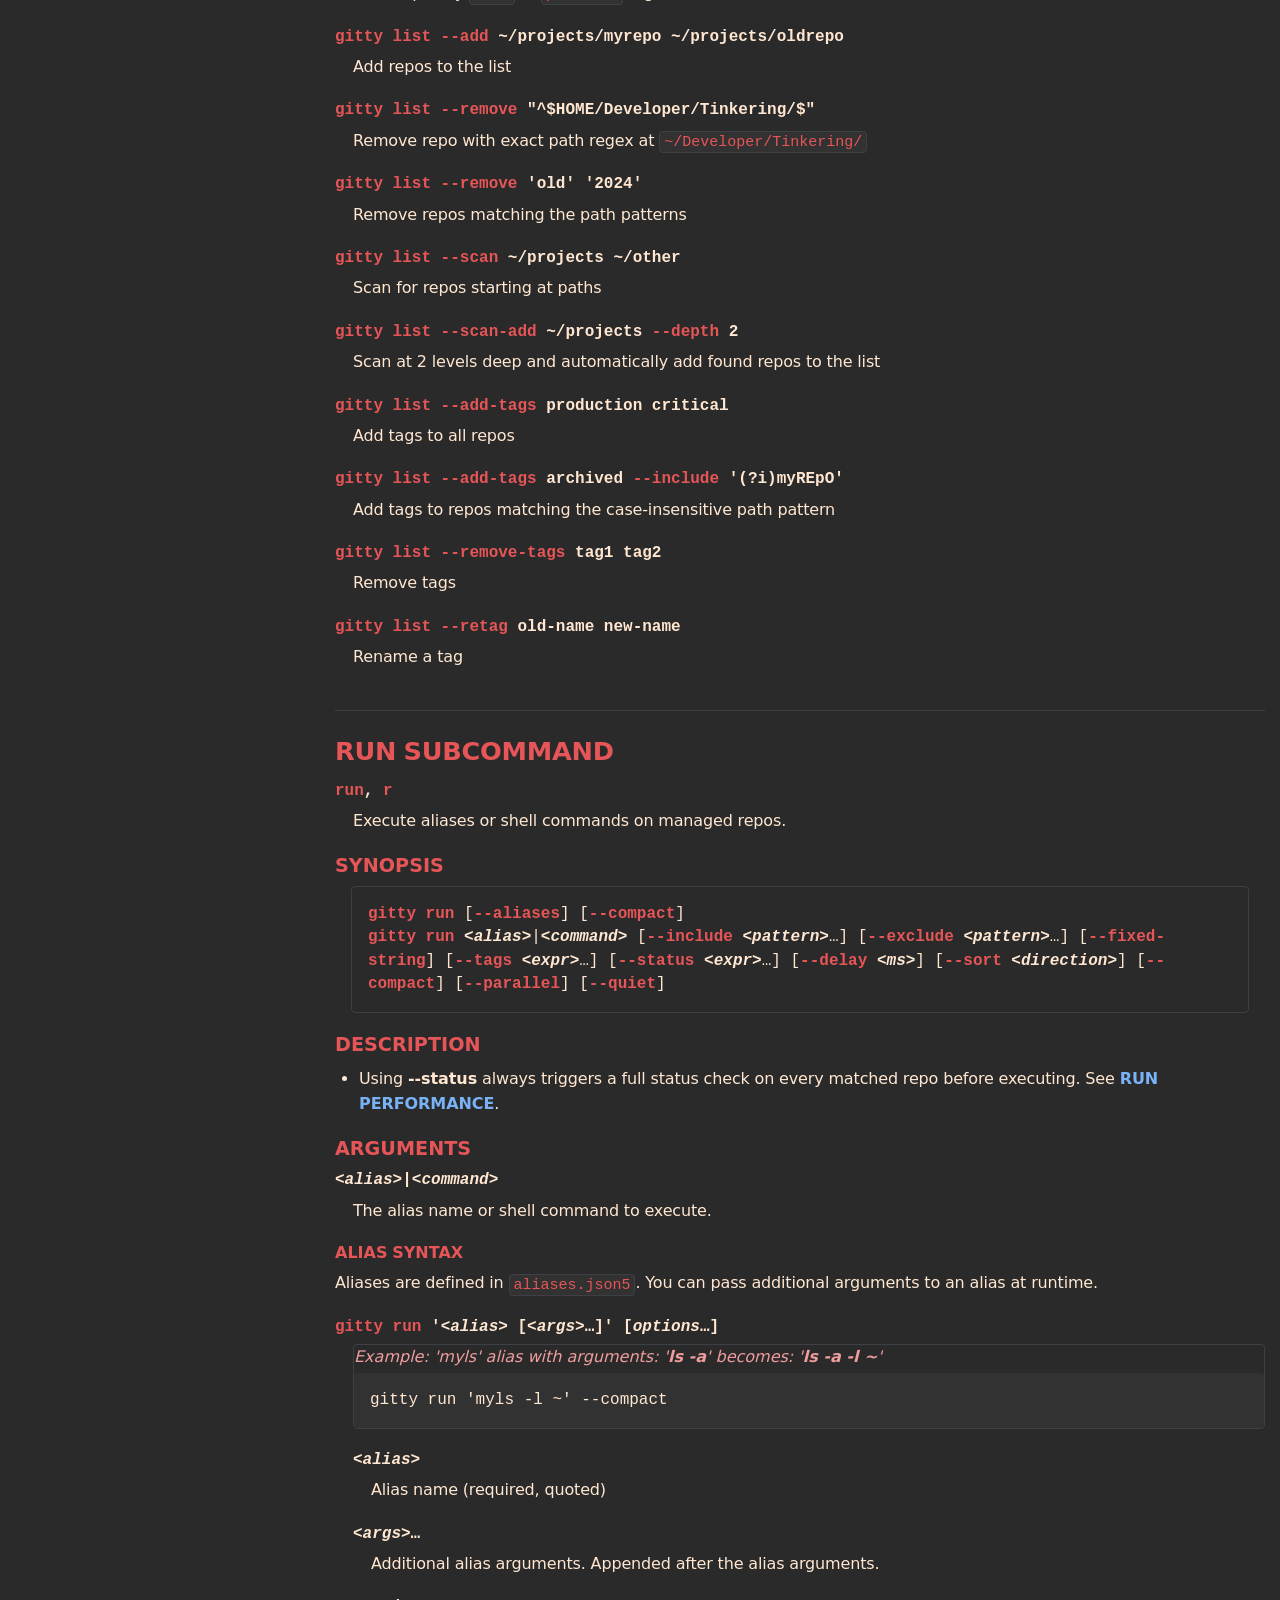
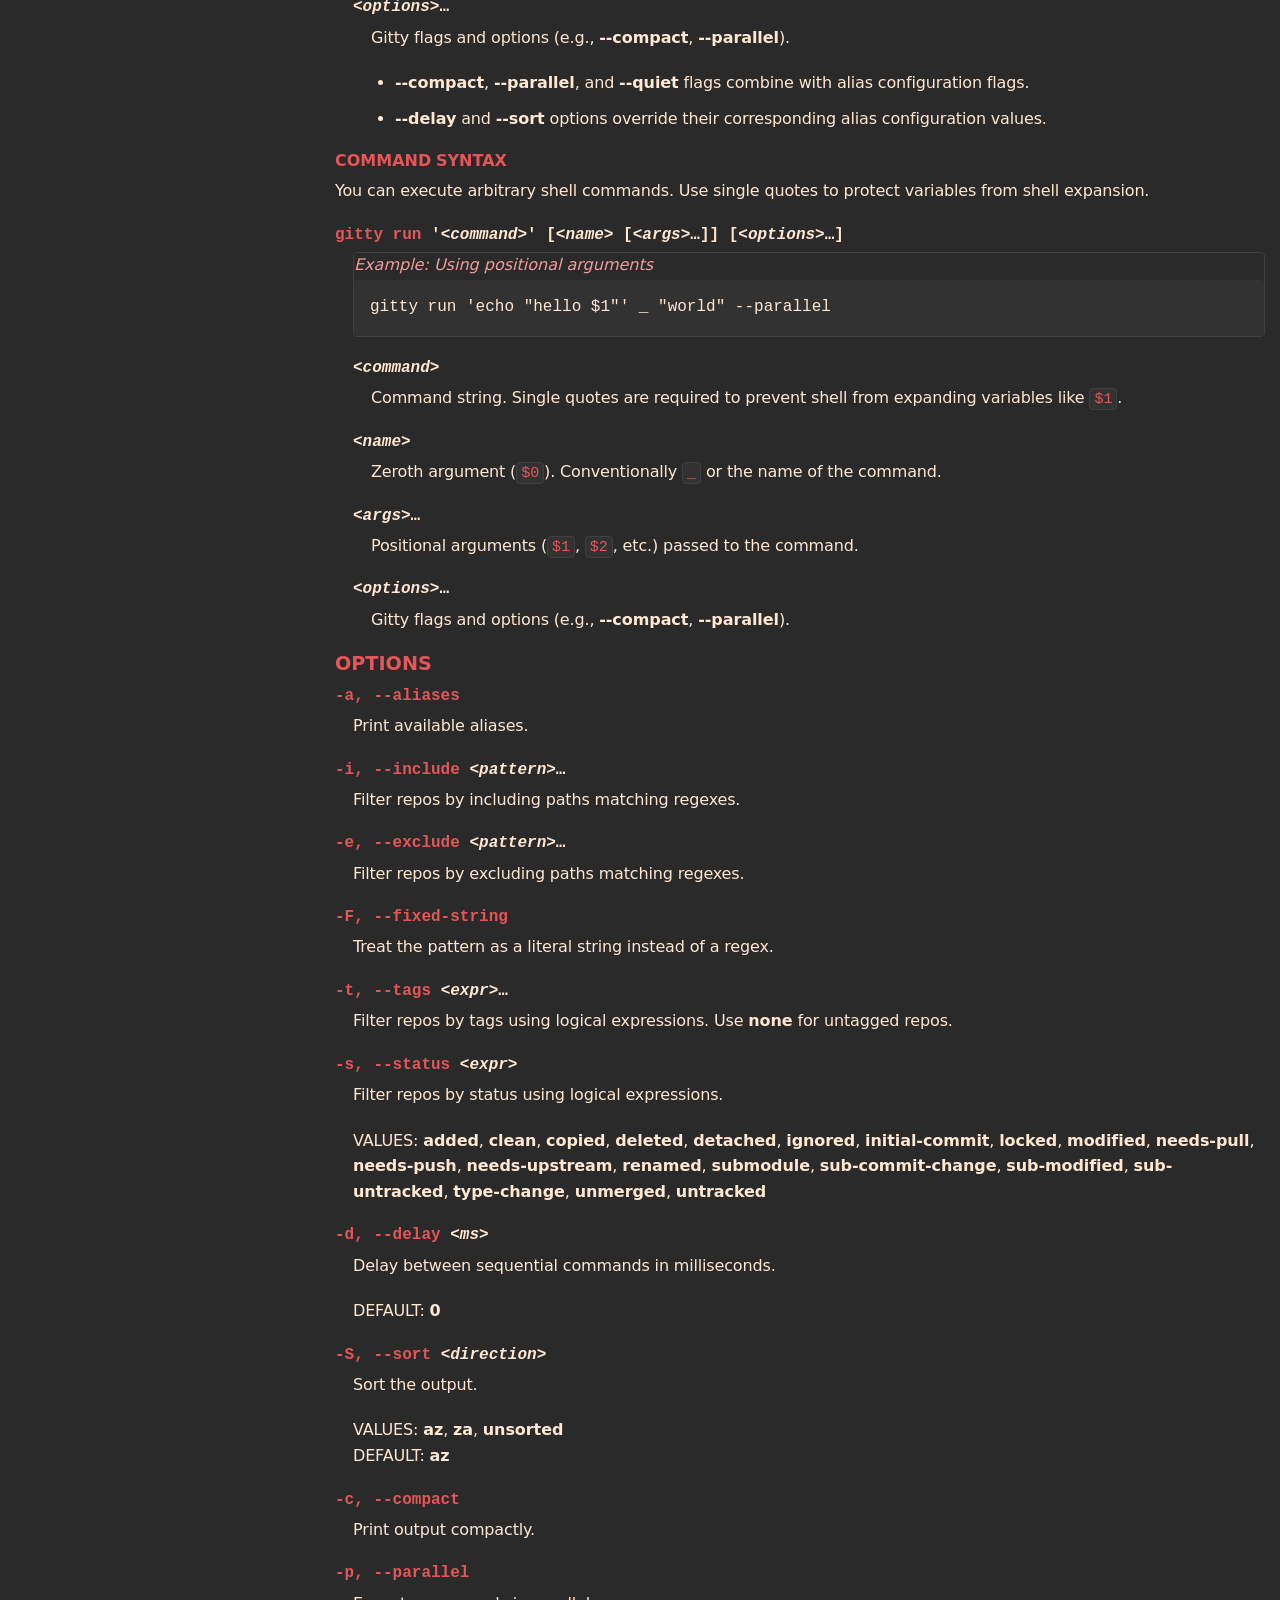
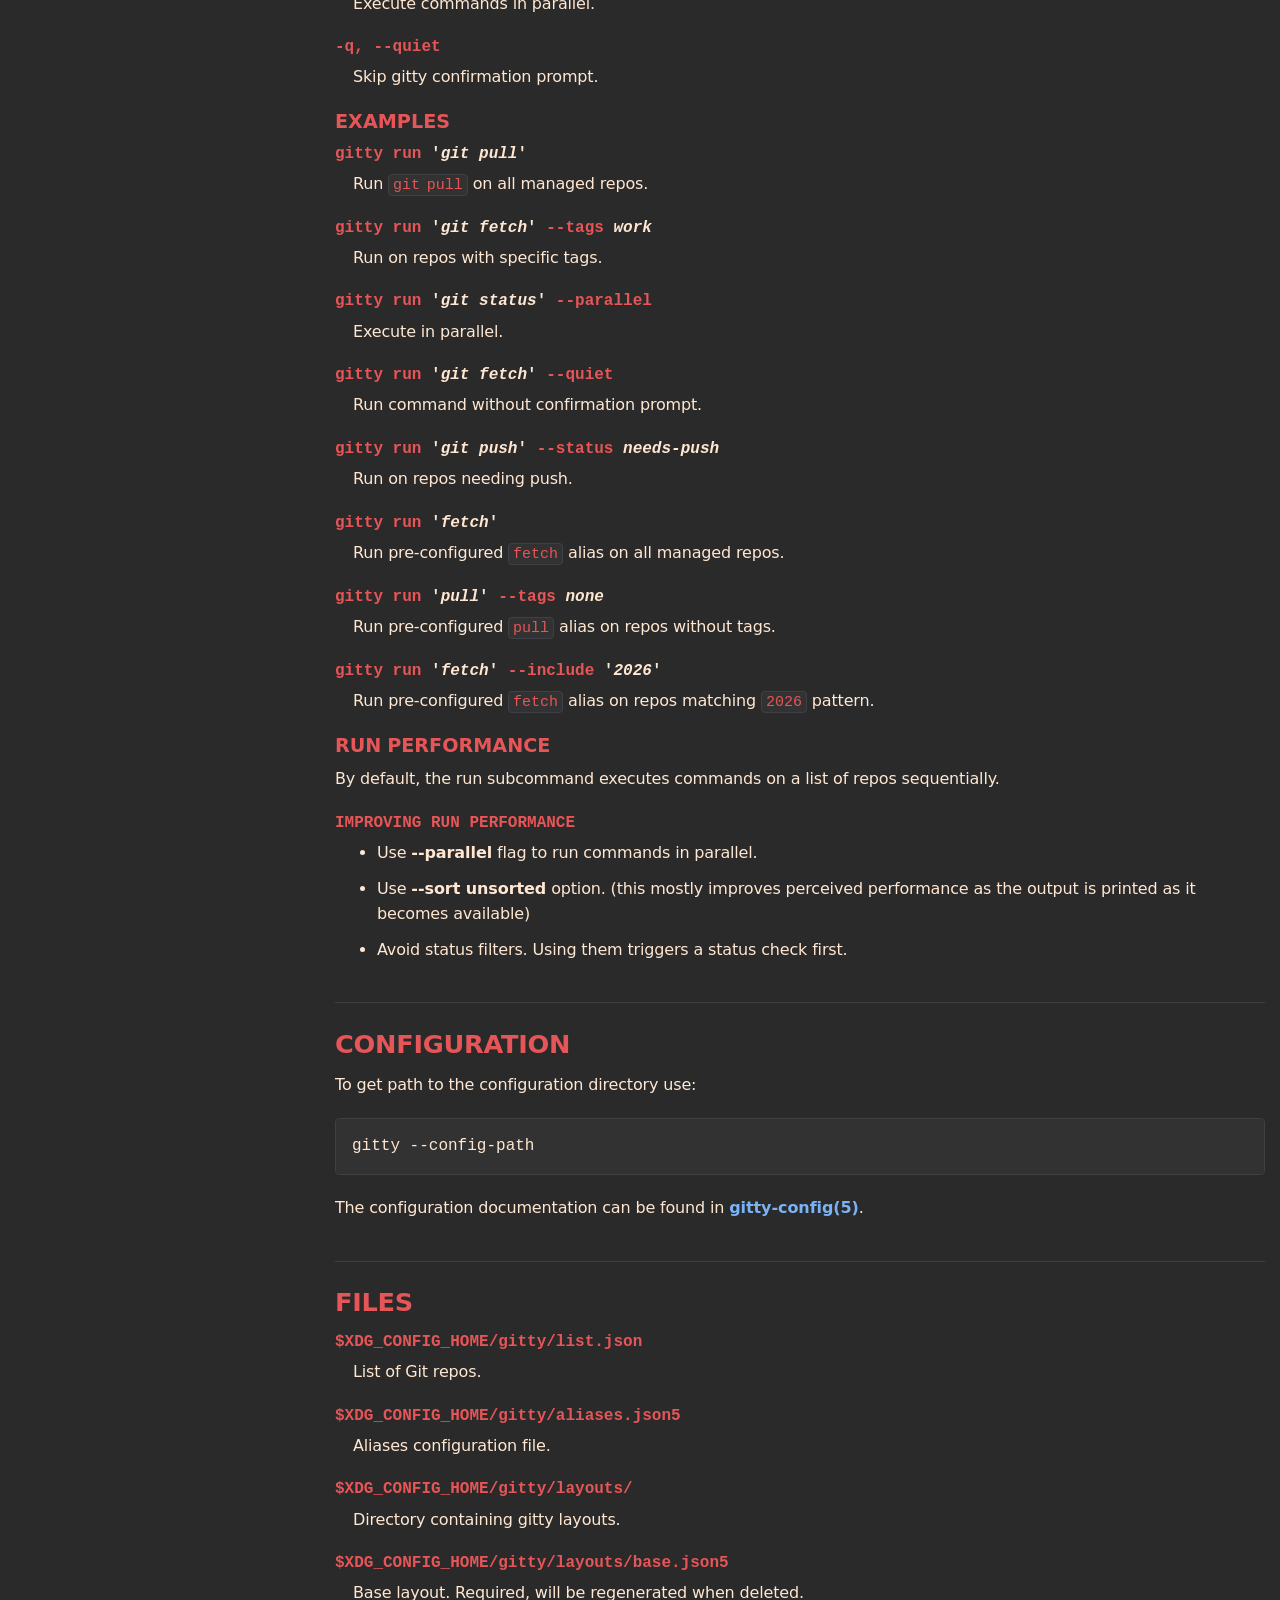
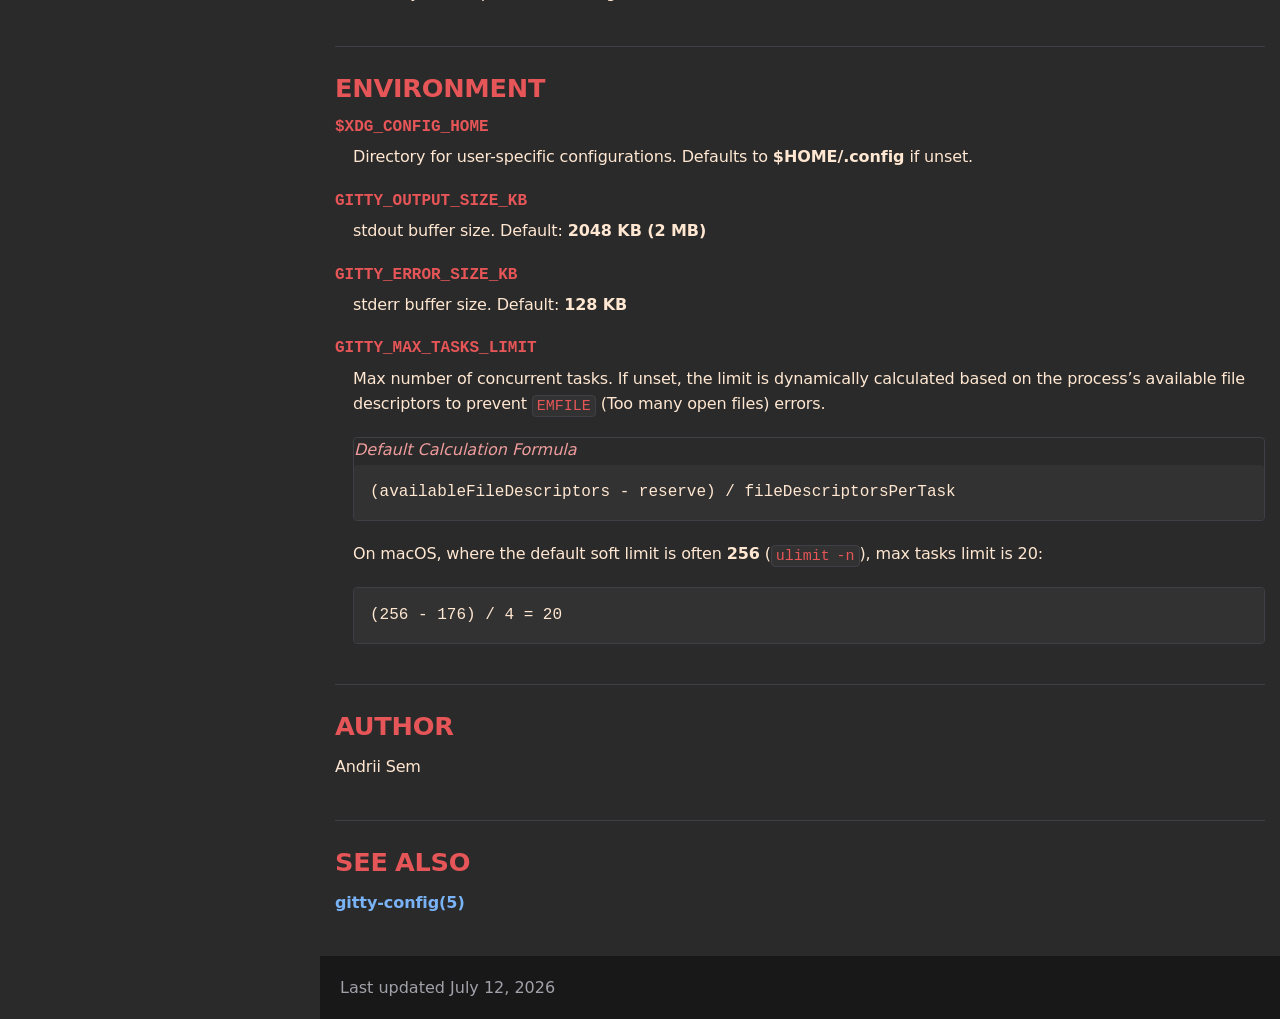
==== commit b1f41c51: "improve docs html tags" ====
--- a/docs/index.html
+++ b/docs/index.html
@@ -5,7 +5,8 @@
     <meta charset="UTF-8">
     <meta http-equiv="refresh" content="0; url=web/gitty.html">
     <meta name="viewport" content="width=device-width, initial-scale=1.0">
-    <title>gitty</title>
+    <title>gitty - customizable status line CLI tool for multiple Git repos</title>
+    <meta name="description" content="Manage the list of Git repos. Show the status of managed Git repos. Filter repos by tags or by path pattern. Execute aliases or shell commands on managed repos. Create aliases for frequently used commands. Create new layouts. Choose and style status components, or create custom ones."/>
     <script src="./web/toggle.js"></script>
     <link rel="stylesheet" href="./web/gitty-style.css">
 </head>
